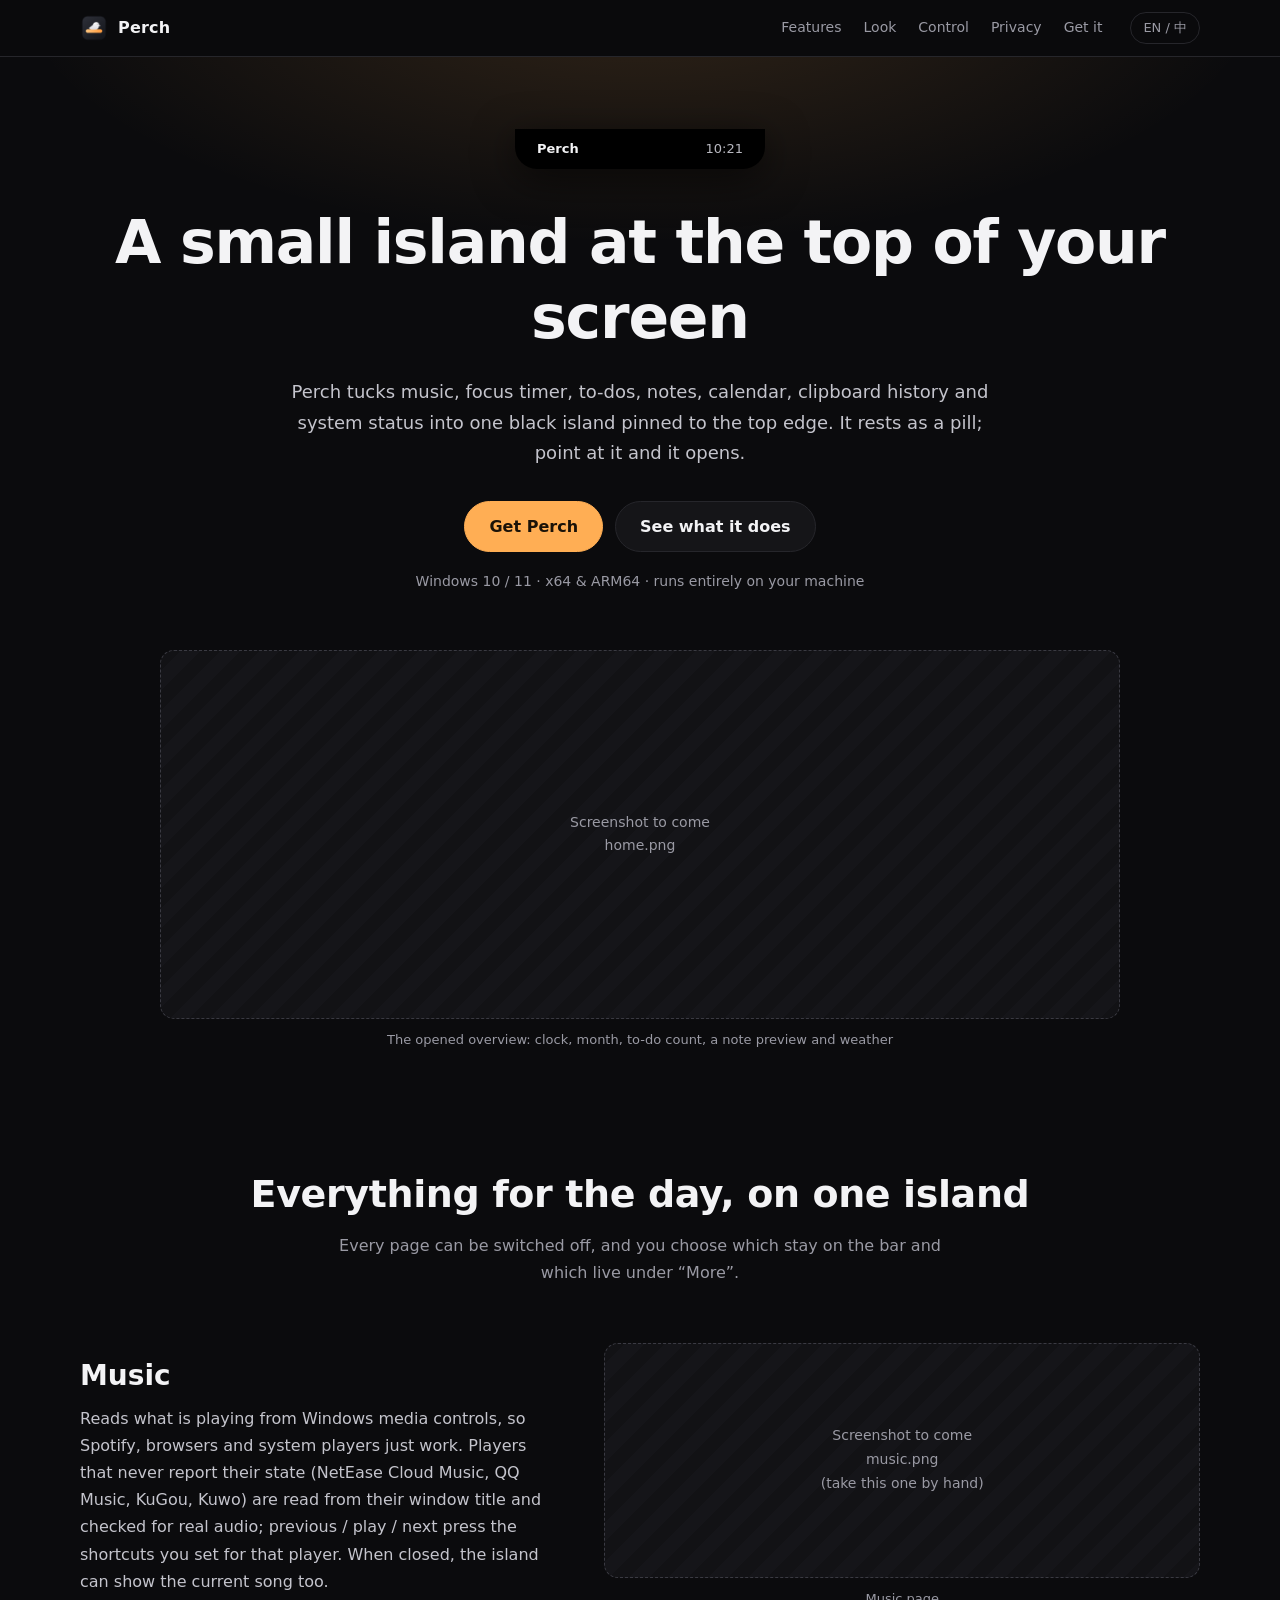
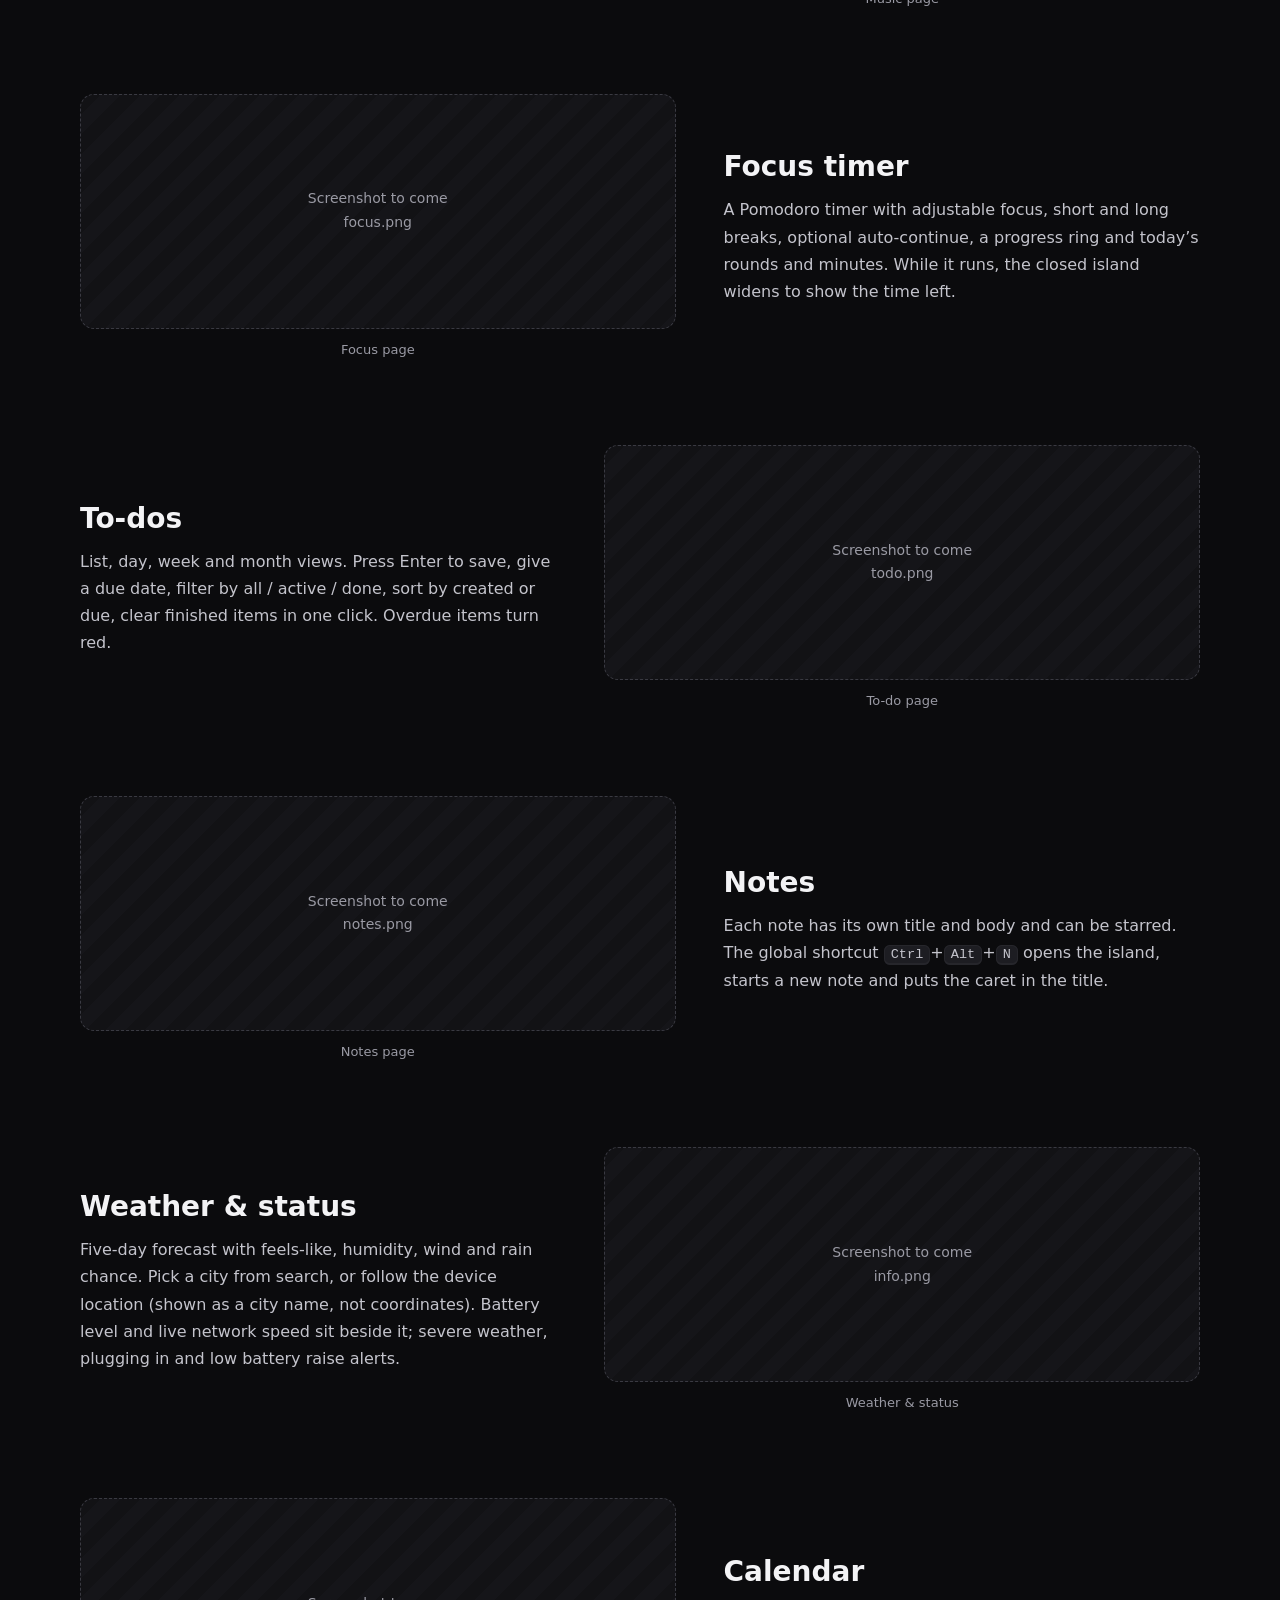
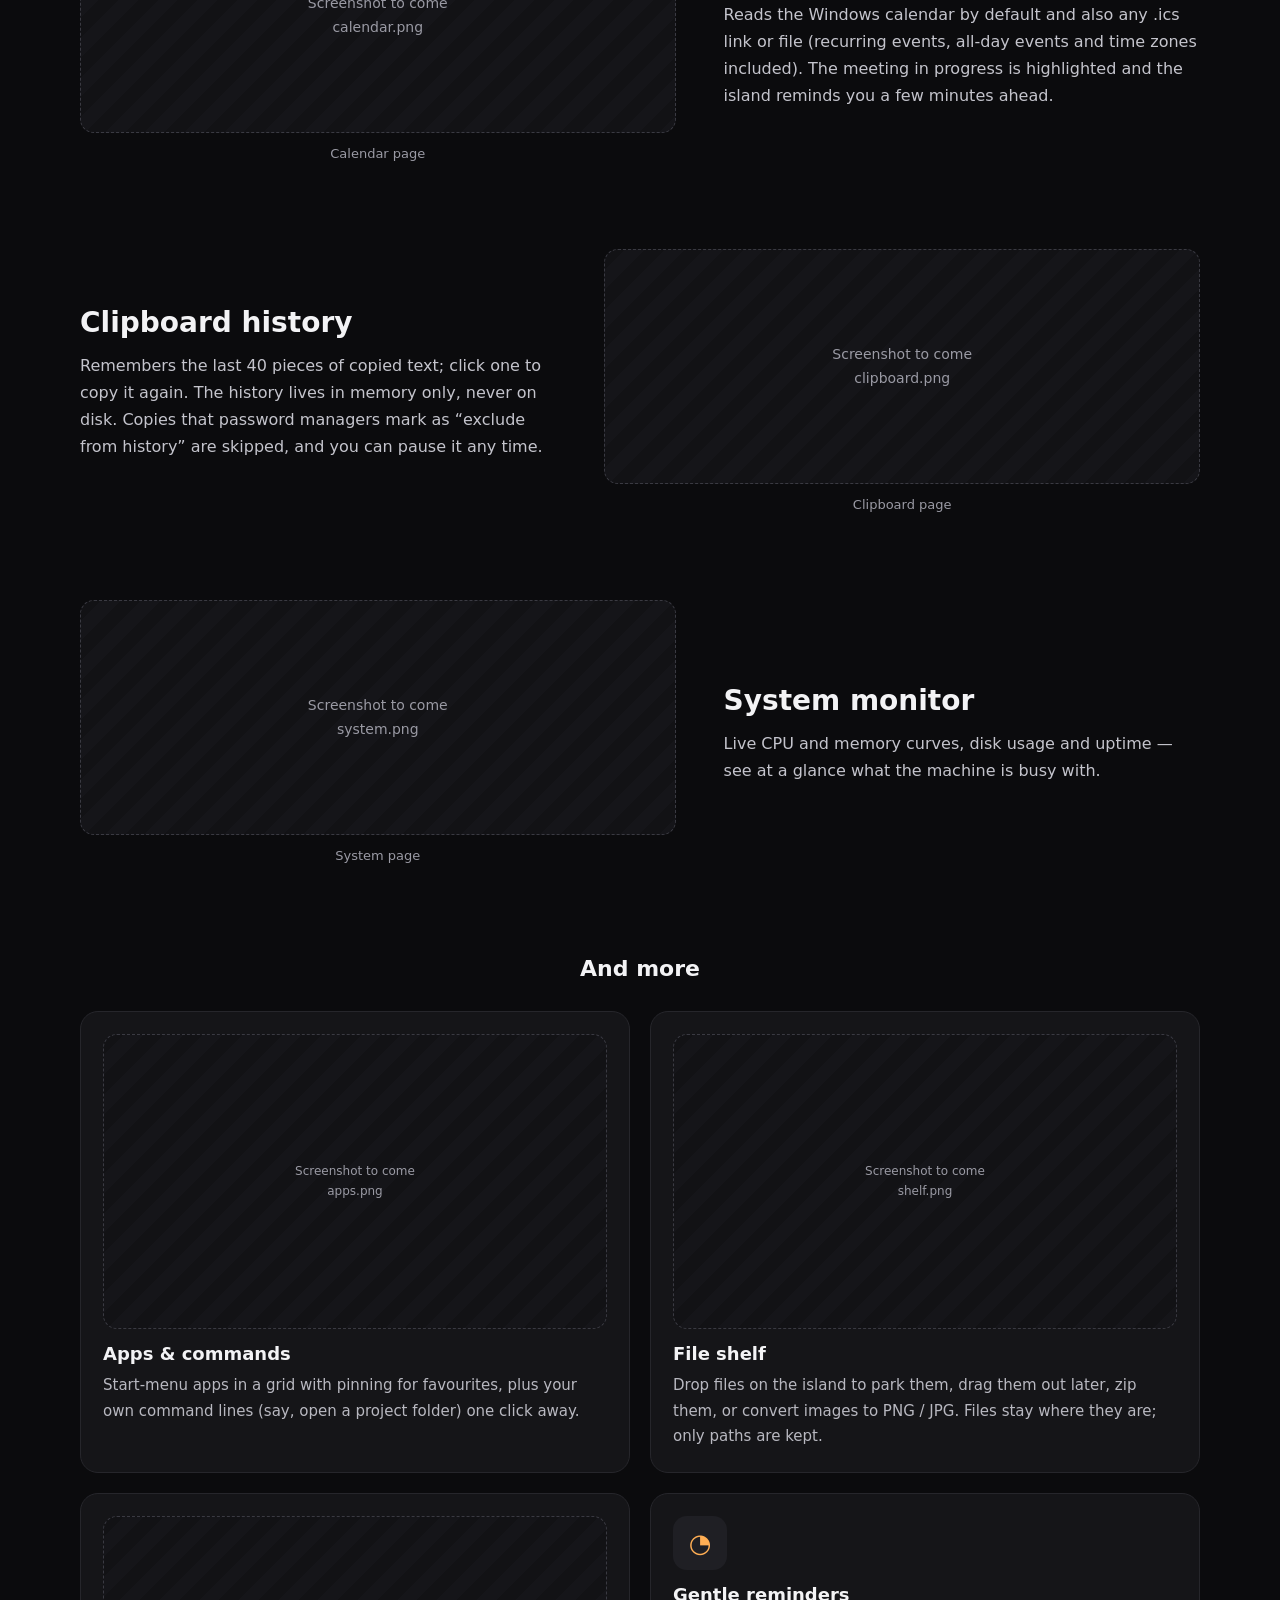
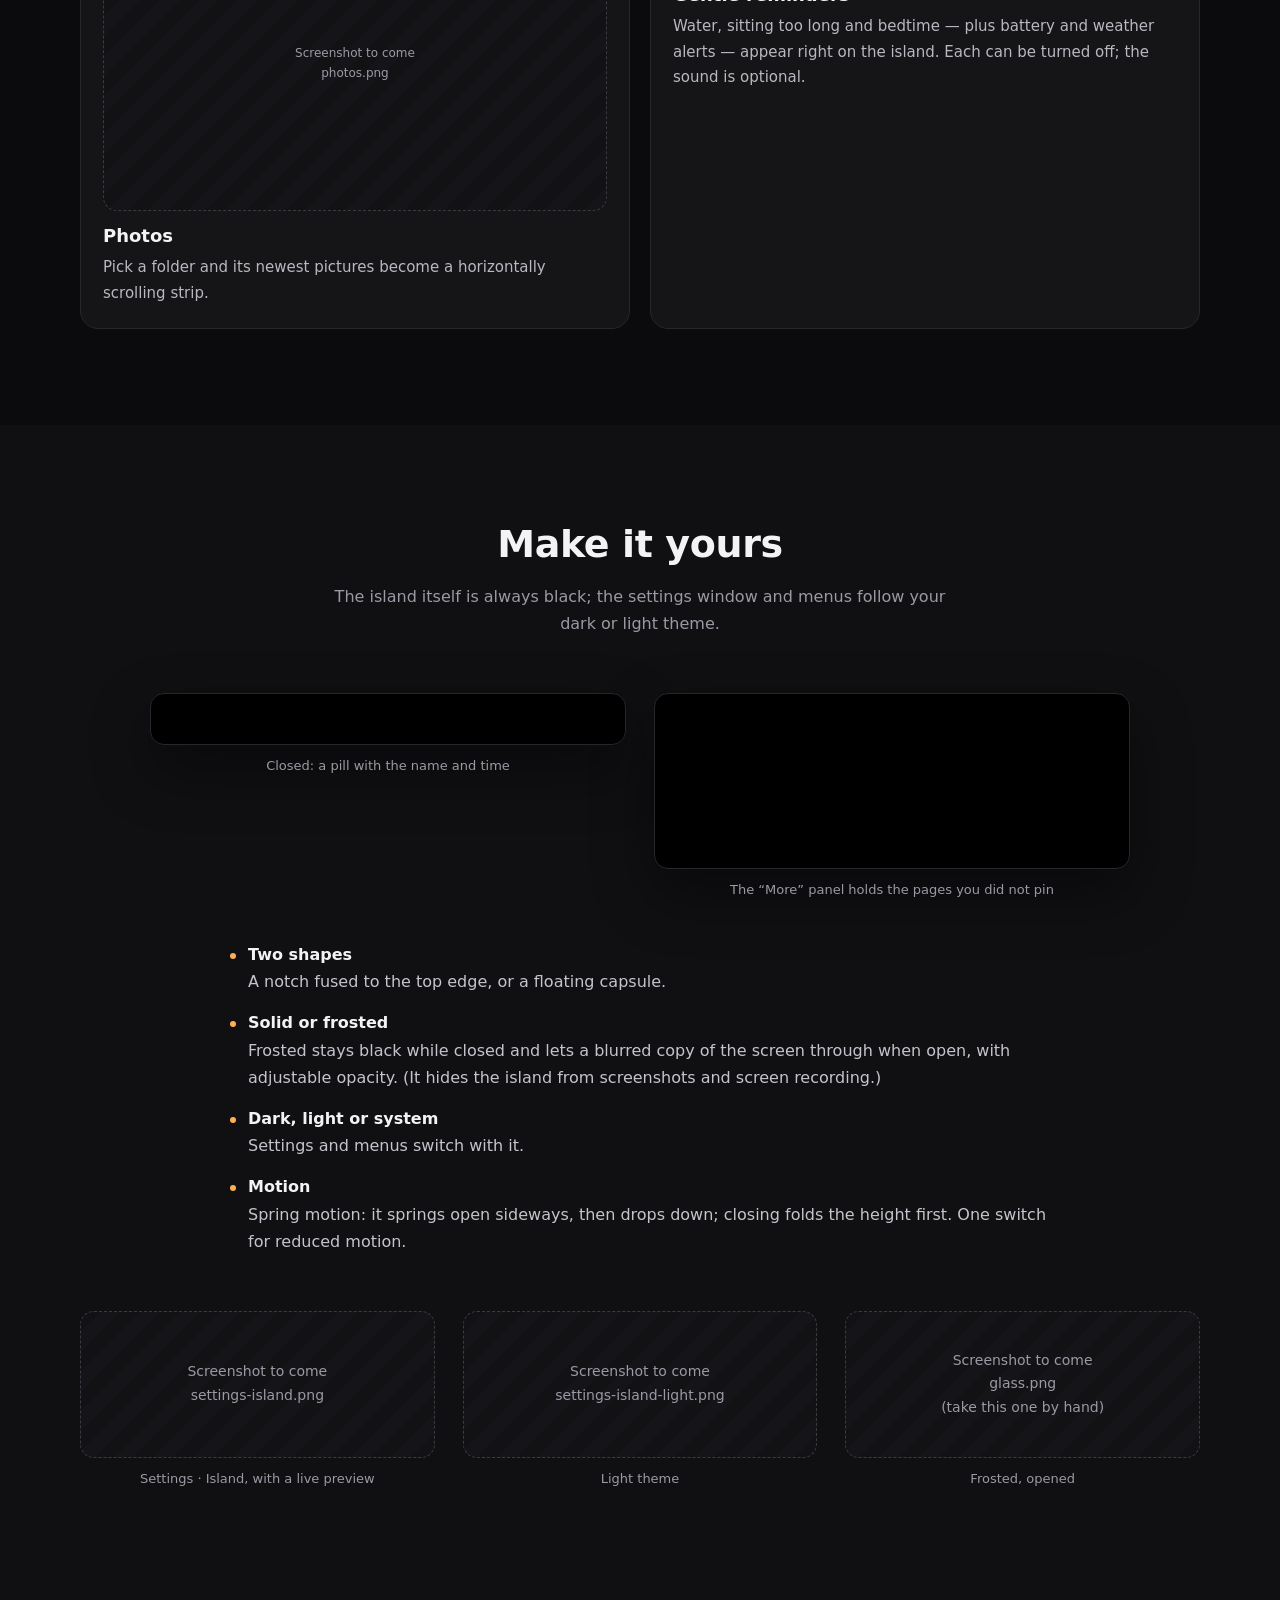
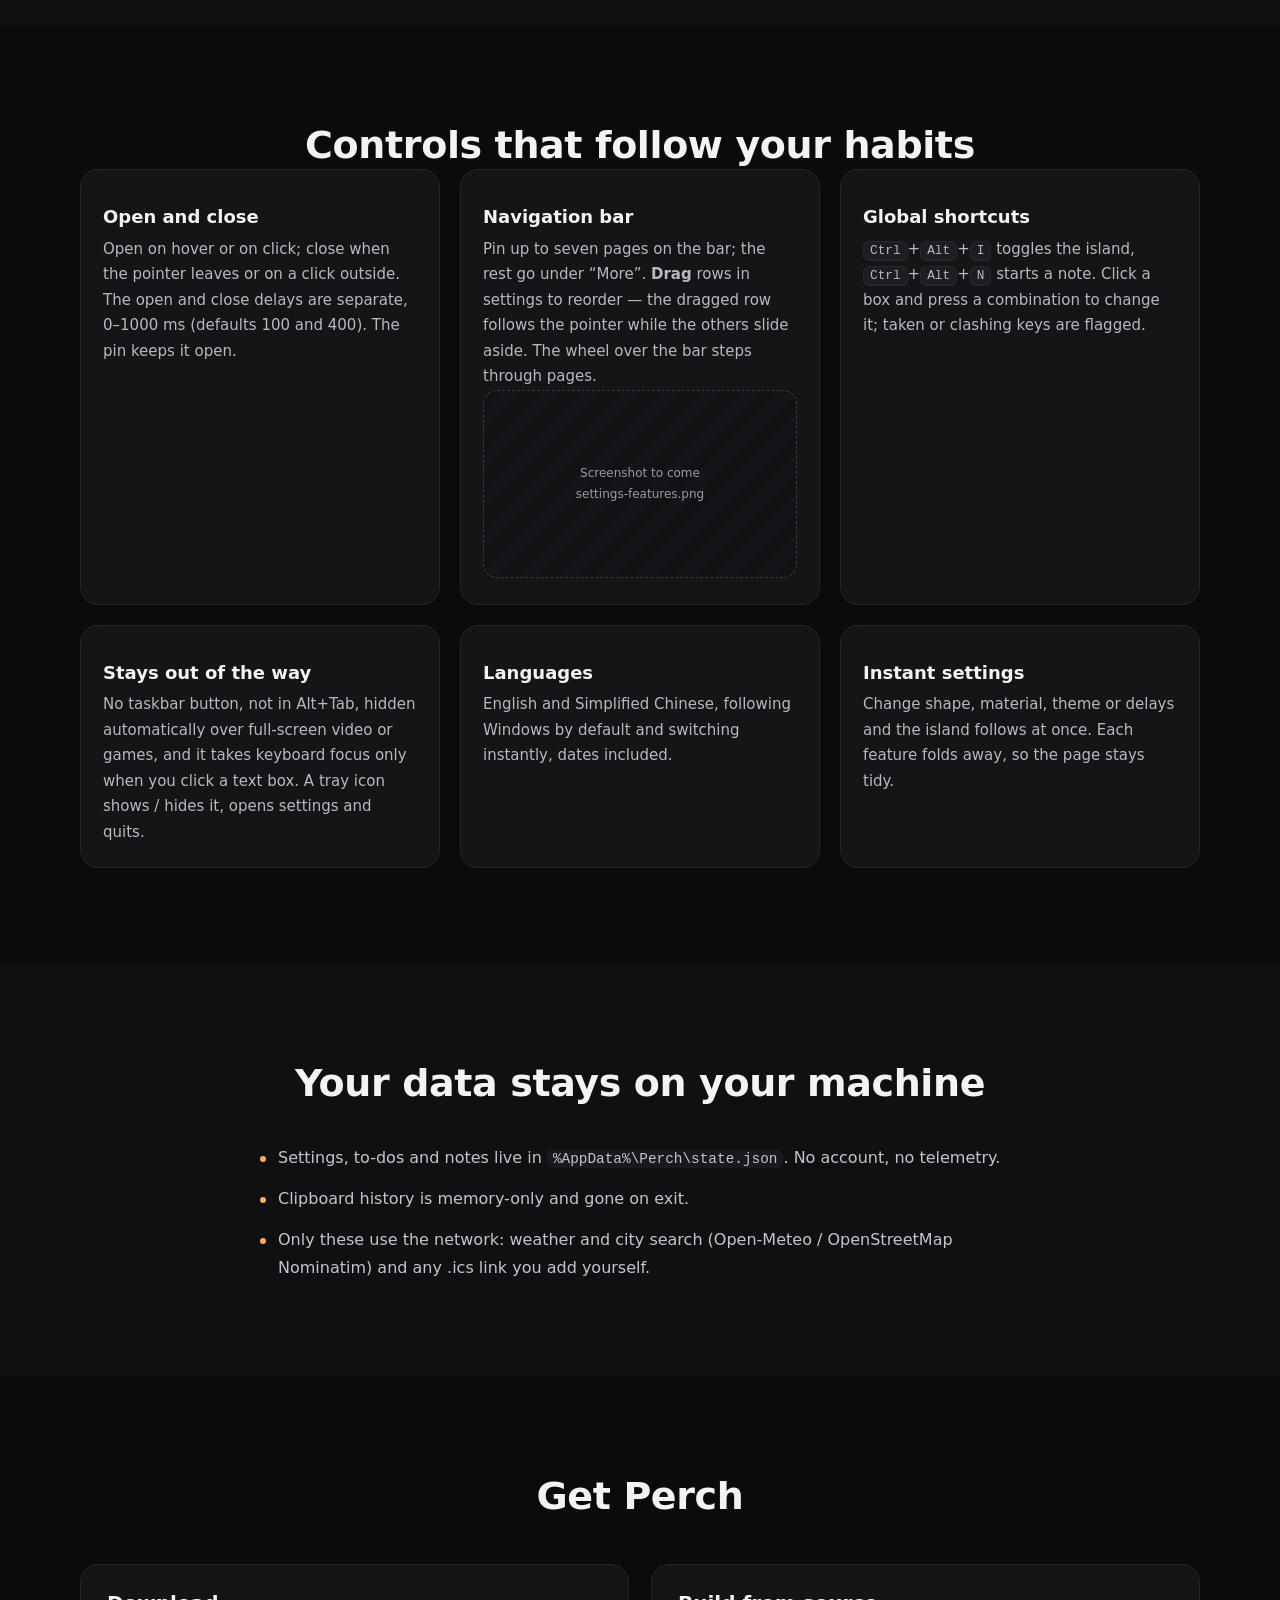
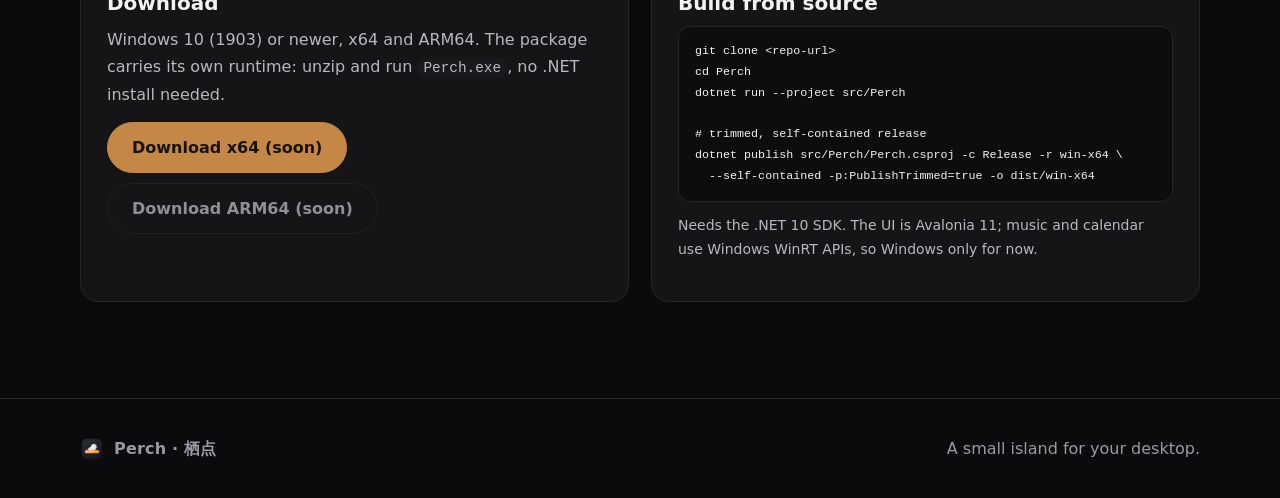
==== website/index.html @ b4437202 "Add intro website and screenshot capture tool Co-Authored-By: Claude Sonnet 5.5 <noreply@anthropic.c" ====
<!doctype html>
<html lang="zh-CN" data-lang="zh">
<head>
<meta charset="utf-8">
<meta name="viewport" content="width=device-width, initial-scale=1">
<title>Perch · 屏幕顶部的效率岛</title>
<meta name="description" content="Perch（栖点）是 Windows 屏幕顶部的灵动岛式效率工具：音乐、专注、待办、笔记、日历、剪贴板、系统监视，都收在一个会呼吸的岛里。">
<link rel="icon" href="assets/brand/perch-icon-v2.png">
<link rel="stylesheet" href="style.css">
</head>
<body>

<header class="nav">
  <a class="brand" href="#top"><img src="assets/brand/perch-icon-v2.png" alt="" width="28" height="28"><span>Perch</span></a>
  <nav>
    <a href="#features"><span class="zh">功能</span><span class="en">Features</span></a>
    <a href="#look"><span class="zh">外观</span><span class="en">Look</span></a>
    <a href="#control"><span class="zh">操控</span><span class="en">Control</span></a>
    <a href="#privacy"><span class="zh">隐私</span><span class="en">Privacy</span></a>
    <a href="#get"><span class="zh">获取</span><span class="en">Get it</span></a>
  </nav>
  <button class="lang" id="lang" type="button" aria-label="Switch language">EN / 中</button>
</header>

<main id="top">

<!-- ───── Hero ───── -->
<section class="hero">
  <div class="island-demo" aria-hidden="true">
    <div class="pill"><b>Perch</b><span>10:21</span></div>
  </div>
  <h1><span class="zh">屏幕顶部，<em>一座会呼吸的岛</em></span><span class="en">A small island at the top of your screen</span></h1>
  <p class="lead">
    <span class="zh">Perch（栖点）把音乐、专注计时、待办、笔记、日历、剪贴板和系统状态收进一块贴顶的黑色岛屿。平时只有一粒药丸大小，鼠标一靠近，它就弹开。</span>
    <span class="en">Perch tucks music, focus timer, to-dos, notes, calendar, clipboard history and system status into one black island pinned to the top edge. It rests as a pill; point at it and it opens.</span>
  </p>
  <div class="cta">
    <a class="btn primary" href="#get"><span class="zh">获取 Perch</span><span class="en">Get Perch</span></a>
    <a class="btn" href="#features"><span class="zh">看看有什么</span><span class="en">See what it does</span></a>
  </div>
  <p class="meta"><span class="zh">Windows 10 / 11 · x64 与 ARM64 · 完全本地运行</span><span class="en">Windows 10 / 11 · x64 &amp; ARM64 · runs entirely on your machine</span></p>

  <figure class="shot wide" data-file="home.png">
    <img src="assets/shots/home.png" alt="Perch 展开后的概览页" loading="eager">
    <figcaption><span class="zh">展开后的概览：时间、当月日历、待办数量、笔记摘要和天气入口</span><span class="en">The opened overview: clock, month, to-do count, a note preview and weather</span></figcaption>
  </figure>
</section>

<!-- ───── Feature highlights ───── -->
<section id="features" class="section">
  <h2><span class="zh">一座岛，装下一天要用的东西</span><span class="en">Everything for the day, on one island</span></h2>
  <p class="sub"><span class="zh">每一页都可以单独开关，也可以决定谁留在导航栏、谁收进“更多”。</span><span class="en">Every page can be switched off, and you choose which stay on the bar and which live under “More”.</span></p>

  <div class="rows">
    <article class="row">
      <div class="text">
        <h3><span class="zh">音乐</span><span class="en">Music</span></h3>
        <p><span class="zh">通过 Windows 媒体控制读取正在播放的歌曲，Spotify、浏览器、系统播放器开箱即用。网易云音乐、QQ 音乐、酷狗、酷我这类不上报状态的播放器，Perch 会读它们的窗口标题并检测是否真的在发声；上一首 / 播放 / 下一首通过你设置的播放器快捷键完成。收起时，岛上也能显示当前歌曲。</span><span class="en">Reads what is playing from Windows media controls, so Spotify, browsers and system players just work. Players that never report their state (NetEase Cloud Music, QQ Music, KuGou, Kuwo) are read from their window title and checked for real audio; previous / play / next press the shortcuts you set for that player. When closed, the island can show the current song too.</span></p>
      </div>
      <figure class="shot" data-file="music.png" data-manual="1"><img src="assets/shots/music.png" alt="音乐页"><figcaption><span class="zh">音乐页</span><span class="en">Music page</span></figcaption></figure>
    </article>

    <article class="row flip">
      <div class="text">
        <h3><span class="zh">专注计时</span><span class="en">Focus timer</span></h3>
        <p><span class="zh">番茄钟：专注 / 短休息 / 长休息的时长都能改，可自动进入下一阶段，岛上会显示进度环和今日完成的轮数与分钟数。计时进行中，收起的岛会加宽显示剩余时间。</span><span class="en">A Pomodoro timer with adjustable focus, short and long breaks, optional auto-continue, a progress ring and today’s rounds and minutes. While it runs, the closed island widens to show the time left.</span></p>
      </div>
      <figure class="shot" data-file="focus.png"><img src="assets/shots/focus.png" alt="专注页"><figcaption><span class="zh">专注页</span><span class="en">Focus page</span></figcaption></figure>
    </article>

    <article class="row">
      <div class="text">
        <h3><span class="zh">待办</span><span class="en">To-dos</span></h3>
        <p><span class="zh">列表、日、周、月四种视图；回车保存，可设今天 / 明天 / 指定日期的截止时间；按全部、未完成、已完成筛选，按创建或截止排序，一键清除已完成。逾期的项目会被标红。</span><span class="en">List, day, week and month views. Press Enter to save, give a due date, filter by all / active / done, sort by created or due, clear finished items in one click. Overdue items turn red.</span></p>
      </div>
      <figure class="shot" data-file="todo.png"><img src="assets/shots/todo.png" alt="待办页"><figcaption><span class="zh">待办页</span><span class="en">To-do page</span></figcaption></figure>
    </article>

    <article class="row flip">
      <div class="text">
        <h3><span class="zh">笔记</span><span class="en">Notes</span></h3>
        <p><span class="zh">每条笔记有独立的标题和正文，可以标星。按下全局快捷键 <kbd>Ctrl</kbd>+<kbd>Alt</kbd>+<kbd>N</kbd>，岛立刻展开、新建一条笔记并把光标放进标题。</span><span class="en">Each note has its own title and body and can be starred. The global shortcut <kbd>Ctrl</kbd>+<kbd>Alt</kbd>+<kbd>N</kbd> opens the island, starts a new note and puts the caret in the title.</span></p>
      </div>
      <figure class="shot" data-file="notes.png"><img src="assets/shots/notes.png" alt="笔记页"><figcaption><span class="zh">笔记页</span><span class="en">Notes page</span></figcaption></figure>
    </article>

    <article class="row">
      <div class="text">
        <h3><span class="zh">天气与状态</span><span class="en">Weather &amp; status</span></h3>
        <p><span class="zh">五天预报、体感、湿度、风速和降雨概率；城市从搜索列表里选，或跟随设备定位（显示的是城市名，不是一串坐标）。旁边是电池电量与实时网速。极端天气、插拔电源和低电量会弹出提醒。</span><span class="en">Five-day forecast with feels-like, humidity, wind and rain chance. Pick a city from search, or follow the device location (shown as a city name, not coordinates). Battery level and live network speed sit beside it; severe weather, plugging in and low battery raise alerts.</span></p>
      </div>
      <figure class="shot" data-file="info.png"><img src="assets/shots/info.png" alt="天气与状态页"><figcaption><span class="zh">天气与状态</span><span class="en">Weather &amp; status</span></figcaption></figure>
    </article>

    <article class="row flip">
      <div class="text">
        <h3><span class="zh">日历</span><span class="en">Calendar</span></h3>
        <p><span class="zh">默认读取 Windows 自带日历，也可以粘贴 .ics 链接或文件路径（支持重复事件、全天事件和时区）。正在进行的会议会高亮，开始前若干分钟岛会提醒你。</span><span class="en">Reads the Windows calendar by default and also any .ics link or file (recurring events, all-day events and time zones included). The meeting in progress is highlighted and the island reminds you a few minutes ahead.</span></p>
      </div>
      <figure class="shot" data-file="calendar.png"><img src="assets/shots/calendar.png" alt="日历页"><figcaption><span class="zh">日历页</span><span class="en">Calendar page</span></figcaption></figure>
    </article>

    <article class="row">
      <div class="text">
        <h3><span class="zh">剪贴板历史</span><span class="en">Clipboard history</span></h3>
        <p><span class="zh">记住最近复制的 40 段文字，点一下即可重新复制。历史只留在内存里，不写入磁盘；密码管理器标记为“不要记录”的内容会被自动跳过，也可以随时暂停。</span><span class="en">Remembers the last 40 pieces of copied text; click one to copy it again. The history lives in memory only, never on disk. Copies that password managers mark as “exclude from history” are skipped, and you can pause it any time.</span></p>
      </div>
      <figure class="shot" data-file="clipboard.png"><img src="assets/shots/clipboard.png" alt="剪贴板页"><figcaption><span class="zh">剪贴板页</span><span class="en">Clipboard page</span></figcaption></figure>
    </article>

    <article class="row flip">
      <div class="text">
        <h3><span class="zh">系统监视</span><span class="en">System monitor</span></h3>
        <p><span class="zh">处理器、内存的实时曲线，磁盘占用和开机时长，一眼看清电脑在忙什么。</span><span class="en">Live CPU and memory curves, disk usage and uptime — see at a glance what the machine is busy with.</span></p>
      </div>
      <figure class="shot" data-file="system.png"><img src="assets/shots/system.png" alt="系统页"><figcaption><span class="zh">系统页</span><span class="en">System page</span></figcaption></figure>
    </article>
  </div>

  <h3 class="mini-title"><span class="zh">还有这些</span><span class="en">And more</span></h3>
  <div class="cards">
    <article class="card">
      <figure class="shot compact" data-file="apps.png"><img src="assets/shots/apps.png" alt="应用与指令"></figure>
      <h4><span class="zh">应用与指令</span><span class="en">Apps &amp; commands</span></h4>
      <p><span class="zh">开始菜单里的应用按网格排好，常用的可以固定在前面；自己写的命令行（比如打开项目目录）一键运行。</span><span class="en">Start-menu apps in a grid with pinning for favourites, plus your own command lines (say, open a project folder) one click away.</span></p>
    </article>
    <article class="card">
      <figure class="shot compact" data-file="shelf.png"><img src="assets/shots/shelf.png" alt="文件中转"></figure>
      <h4><span class="zh">文件中转</span><span class="en">File shelf</span></h4>
      <p><span class="zh">把文件拖到岛上暂存，需要时再拖出去；也能打包成 ZIP，或把图片转成 PNG / JPG。文件不会被移动，只记路径。</span><span class="en">Drop files on the island to park them, drag them out later, zip them, or convert images to PNG / JPG. Files stay where they are; only paths are kept.</span></p>
    </article>
    <article class="card">
      <figure class="shot compact" data-file="photos.png"><img src="assets/shots/photos.png" alt="照片"></figure>
      <h4><span class="zh">照片</span><span class="en">Photos</span></h4>
      <p><span class="zh">选一个文件夹，最近的照片排成一条可以横向滚动的缩略图带。</span><span class="en">Pick a folder and its newest pictures become a horizontally scrolling strip.</span></p>
    </article>
    <article class="card">
      <div class="icon-tile" aria-hidden="true">◔</div>
      <h4><span class="zh">温和的提醒</span><span class="en">Gentle reminders</span></h4>
      <p><span class="zh">喝水、久坐、睡觉前的提醒，以及电量与天气提醒，全都显示在岛上，可单独开关，可选提示音。</span><span class="en">Water, sitting too long and bedtime — plus battery and weather alerts — appear right on the island. Each can be turned off; the sound is optional.</span></p>
    </article>
  </div>
</section>

<!-- ───── Look ───── -->
<section id="look" class="section alt">
  <h2><span class="zh">长成你喜欢的样子</span><span class="en">Make it yours</span></h2>
  <p class="sub"><span class="zh">岛永远是黑色的；设置窗口和右键菜单则跟随深色 / 浅色主题。</span><span class="en">The island itself is always black; the settings window and menus follow your dark or light theme.</span></p>
  <div class="split">
    <figure class="shot" data-file="compact.png"><img src="assets/shots/compact.png" alt="收起状态的岛"><figcaption><span class="zh">收起：一粒药丸，显示名称和时间</span><span class="en">Closed: a pill with the name and time</span></figcaption></figure>
    <figure class="shot" data-file="more.png"><img src="assets/shots/more.png" alt="更多面板"><figcaption><span class="zh">“更多”面板，放下没固定的页面</span><span class="en">The “More” panel holds the pages you did not pin</span></figcaption></figure>
  </div>
  <ul class="bullets">
    <li><b><span class="zh">两种形态</span><span class="en">Two shapes</span></b><span class="zh">贴顶的“刘海”，或悬浮在屏幕边缘的“胶囊”。</span><span class="en">A notch fused to the top edge, or a floating capsule.</span></li>
    <li><b><span class="zh">纯黑或毛玻璃</span><span class="en">Solid or frosted</span></b><span class="zh">毛玻璃下，收起时仍是纯黑，展开后透出模糊的屏幕背景，不透明度可调。（毛玻璃会让岛对截图和录屏不可见。）</span><span class="en">Frosted stays black while closed and lets a blurred copy of the screen through when open, with adjustable opacity. (It hides the island from screenshots and screen recording.)</span></li>
    <li><b><span class="zh">深色 / 浅色 / 跟随系统</span><span class="en">Dark, light or system</span></b><span class="zh">设置窗口和右键菜单随之切换。</span><span class="en">Settings and menus switch with it.</span></li>
    <li><b><span class="zh">动画</span><span class="en">Motion</span></b><span class="zh">弹簧动画：先横向弹开再向下展开，收回时先收高度。可一键“减少动画”。</span><span class="en">Spring motion: it springs open sideways, then drops down; closing folds the height first. One switch for reduced motion.</span></li>
  </ul>
  <div class="split three">
    <figure class="shot" data-file="settings-island.png"><img src="assets/shots/settings-island.png" alt="设置：灵动岛"><figcaption><span class="zh">设置 · 灵动岛（带实时预览）</span><span class="en">Settings · Island, with a live preview</span></figcaption></figure>
    <figure class="shot" data-file="settings-island-light.png"><img src="assets/shots/settings-island-light.png" alt="浅色主题设置"><figcaption><span class="zh">浅色主题</span><span class="en">Light theme</span></figcaption></figure>
    <figure class="shot" data-file="glass.png" data-manual="1"><img src="assets/shots/glass.png" alt="毛玻璃"><figcaption><span class="zh">毛玻璃展开</span><span class="en">Frosted, opened</span></figcaption></figure>
  </div>
</section>

<!-- ───── Control ───── -->
<section id="control" class="section">
  <h2><span class="zh">按你的习惯来操控</span><span class="en">Controls that follow your habits</span></h2>
  <div class="cards three">
    <article class="card">
      <h4><span class="zh">展开与收起</span><span class="en">Open and close</span></h4>
      <p><span class="zh">悬停展开或点击展开；鼠标移开收起或点击岛外收起。展开 / 收起的延迟各自可调，范围 0–1000 毫秒，默认 100 与 400。图钉可以固定展开。</span><span class="en">Open on hover or on click; close when the pointer leaves or on a click outside. The open and close delays are separate, 0–1000 ms (defaults 100 and 400). The pin keeps it open.</span></p>
    </article>
    <article class="card">
      <h4><span class="zh">导航栏</span><span class="en">Navigation bar</span></h4>
      <p><span class="zh">最多固定 7 个页面在栏上，其余收进“更多”。在设置里<b>拖动</b>调整顺序，被拖的行跟着鼠标走、其余行实时让位。鼠标滚轮停在导航栏上可逐页切换。</span><span class="en">Pin up to seven pages on the bar; the rest go under “More”. <b>Drag</b> rows in settings to reorder — the dragged row follows the pointer while the others slide aside. The wheel over the bar steps through pages.</span></p>
      <figure class="shot compact" data-file="settings-features.png"><img src="assets/shots/settings-features.png" alt="导航栏设置"></figure>
    </article>
    <article class="card">
      <h4><span class="zh">全局快捷键</span><span class="en">Global shortcuts</span></h4>
      <p><span class="zh"><kbd>Ctrl</kbd>+<kbd>Alt</kbd>+<kbd>I</kbd> 展开 / 收起，<kbd>Ctrl</kbd>+<kbd>Alt</kbd>+<kbd>N</kbd> 新建笔记。点输入框、按下组合键即可改，被占用或与播放器快捷键冲突时会提示。</span><span class="en"><kbd>Ctrl</kbd>+<kbd>Alt</kbd>+<kbd>I</kbd> toggles the island, <kbd>Ctrl</kbd>+<kbd>Alt</kbd>+<kbd>N</kbd> starts a note. Click a box and press a combination to change it; taken or clashing keys are flagged.</span></p>
    </article>
    <article class="card">
      <h4><span class="zh">不打扰</span><span class="en">Stays out of the way</span></h4>
      <p><span class="zh">不出现在任务栏和 Alt+Tab；全屏播放视频、玩游戏时自动隐藏；只在你点输入框时才会获得键盘焦点。托盘图标可显示 / 隐藏、打开设置、退出。</span><span class="en">No taskbar button, not in Alt+Tab, hidden automatically over full-screen video or games, and it takes keyboard focus only when you click a text box. A tray icon shows / hides it, opens settings and quits.</span></p>
    </article>
    <article class="card">
      <h4><span class="zh">多语言</span><span class="en">Languages</span></h4>
      <p><span class="zh">English 与简体中文，默认跟随 Windows，切换立即生效；日期格式也随语言变化。</span><span class="en">English and Simplified Chinese, following Windows by default and switching instantly, dates included.</span></p>
    </article>
    <article class="card">
      <h4><span class="zh">设置即时生效</span><span class="en">Instant settings</span></h4>
      <p><span class="zh">在设置里改形态、材质、主题、延迟，岛上立刻就能看到。每个功能还能折叠起来，页面再多也不乱。</span><span class="en">Change shape, material, theme or delays and the island follows at once. Each feature folds away, so the page stays tidy.</span></p>
    </article>
  </div>
</section>

<!-- ───── Privacy ───── -->
<section id="privacy" class="section alt narrow">
  <h2><span class="zh">你的数据，留在你的电脑</span><span class="en">Your data stays on your machine</span></h2>
  <ul class="bullets plain">
    <li><span class="zh">所有设置、待办、笔记都保存在本机的 <code>%AppData%\Perch\state.json</code>，没有账号，没有统计上报。</span><span class="en">Settings, to-dos and notes live in <code>%AppData%\Perch\state.json</code>. No account, no telemetry.</span></li>
    <li><span class="zh">剪贴板历史只在内存里，退出即清空。</span><span class="en">Clipboard history is memory-only and gone on exit.</span></li>
    <li><span class="zh">只有这些功能会联网：天气与城市搜索（Open-Meteo / OpenStreetMap Nominatim），以及你自己添加的 .ics 日历链接。</span><span class="en">Only these use the network: weather and city search (Open-Meteo / OpenStreetMap Nominatim) and any .ics link you add yourself.</span></li>
  </ul>
</section>

<!-- ───── Get ───── -->
<section id="get" class="section">
  <h2><span class="zh">获取 Perch</span><span class="en">Get Perch</span></h2>
  <div class="get">
    <div class="get-box">
      <h4><span class="zh">下载</span><span class="en">Download</span></h4>
      <p><span class="zh">Windows 10（1903）或更高版本，x64 与 ARM64。发布包自带运行时，解压后运行 <code>Perch.exe</code> 即可，无需安装 .NET。</span><span class="en">Windows 10 (1903) or newer, x64 and ARM64. The package carries its own runtime: unzip and run <code>Perch.exe</code>, no .NET install needed.</span></p>
      <!-- TODO: replace # with the real release URLs -->
      <p class="buttons"><a class="btn primary" href="#" aria-disabled="true"><span class="zh">下载 x64（待发布）</span><span class="en">Download x64 (soon)</span></a><a class="btn" href="#" aria-disabled="true"><span class="zh">下载 ARM64（待发布）</span><span class="en">Download ARM64 (soon)</span></a></p>
    </div>
    <div class="get-box">
      <h4><span class="zh">从源码构建</span><span class="en">Build from source</span></h4>
<pre><code>git clone &lt;repo-url&gt;
cd Perch
dotnet run --project src/Perch

# trimmed, self-contained release
dotnet publish src/Perch/Perch.csproj -c Release -r win-x64 \
  --self-contained -p:PublishTrimmed=true -o dist/win-x64</code></pre>
      <p class="note"><span class="zh">需要 .NET 10 SDK。界面基于 Avalonia 11，音乐与日历使用 Windows 的 WinRT 接口，因此目前仅支持 Windows。</span><span class="en">Needs the .NET 10 SDK. The UI is Avalonia 11; music and calendar use Windows WinRT APIs, so Windows only for now.</span></p>
    </div>
  </div>
</section>

</main>

<footer>
  <div class="foot">
    <a class="brand" href="#top"><img src="assets/brand/perch-icon-v2.png" alt="" width="24" height="24"><span>Perch · 栖点</span></a>
    <p><span class="zh">一座属于你桌面的小岛。</span><span class="en">A small island for your desktop.</span></p>
  </div>
</footer>

<script src="main.js"></script>
</body>
</html>
---- website/style.css ----
:root {
  --bg: #0b0b0d;
  --bg-alt: #101013;
  --card: #151518;
  --line: #26262b;
  --text: #f3f3f5;
  --muted: #9a9aa4;
  --accent: #ffae54;
  --accent-ink: #1a1208;
  --radius: 18px;
  --max: 1120px;
}
* { box-sizing: border-box; }
html { scroll-behavior: smooth; }
body {
  margin: 0; background: var(--bg); color: var(--text);
  font: 16px/1.7 "Segoe UI Variable Text", "Segoe UI", "Microsoft YaHei UI", system-ui, sans-serif;
  -webkit-font-smoothing: antialiased;
}
a { color: inherit; text-decoration: none; }
code, kbd { font-family: "Cascadia Mono", Consolas, monospace; }
kbd { background: #1d1d22; border: 1px solid var(--line); border-bottom-width: 2px; border-radius: 6px; padding: 1px 6px; font-size: .85em; }
code { background: #1a1a1e; border-radius: 6px; padding: 1px 6px; font-size: .9em; }

/* language switch: Chinese is the default, English shows when html[data-lang=en] */
.en { display: none; }
html[data-lang="en"] .zh { display: none; }
html[data-lang="en"] .en { display: inline; }
html[data-lang="en"] p .en, html[data-lang="en"] li .en { display: inline; }

/* header */
.nav {
  position: sticky; top: 0; z-index: 10; display: flex; align-items: center; gap: 28px;
  padding: 12px max(20px, calc((100% - var(--max)) / 2));
  background: rgba(11, 11, 13, .8); backdrop-filter: blur(14px); border-bottom: 1px solid var(--line);
}
.brand { display: inline-flex; align-items: center; gap: 10px; font-weight: 700; letter-spacing: .2px; }
.brand img { border-radius: 7px; }
.nav nav { display: flex; gap: 22px; margin-left: auto; color: var(--muted); font-size: 14px; }
.nav nav a:hover { color: var(--text); }
.lang { border: 1px solid var(--line); background: transparent; color: var(--muted); border-radius: 999px; padding: 4px 12px; font: inherit; font-size: 13px; cursor: pointer; }
.lang:hover { color: var(--text); border-color: #3a3a40; }

/* sections */
.section { padding: 96px max(20px, calc((100% - var(--max)) / 2)); }
.section.alt { background: var(--bg-alt); }
.section.narrow { padding-left: max(20px, calc((100% - 760px) / 2)); padding-right: max(20px, calc((100% - 760px) / 2)); }
h1, h2, h3, h4 { line-height: 1.25; margin: 0; }
h2 { font-size: clamp(26px, 4vw, 38px); text-align: center; letter-spacing: -.01em; }
.sub { text-align: center; color: var(--muted); max-width: 640px; margin: 14px auto 56px; }
.mini-title { text-align: center; font-size: 22px; margin: 88px 0 28px; }

/* hero */
.hero { text-align: center; padding: 72px max(20px, calc((100% - var(--max)) / 2)) 24px; background: radial-gradient(900px 380px at 50% -80px, rgba(255, 174, 84, .16), transparent 70%); }
.island-demo { display: flex; justify-content: center; margin-bottom: 36px; }
.pill {
  display: flex; align-items: center; justify-content: space-between; gap: 44px; min-width: 250px; padding: 9px 22px;
  background: #000; border-radius: 0 0 22px 22px; font-size: 13px; box-shadow: 0 10px 40px rgba(0, 0, 0, .6);
  animation: breathe 5s ease-in-out infinite; transform-origin: top center;
}
.pill b { font-weight: 700; } .pill span { color: #b8b8c0; }
@keyframes breathe { 0%, 100% { transform: scaleX(1); } 50% { transform: scaleX(1.12) scaleY(1.06); } }
.hero h1 { font-size: clamp(34px, 6vw, 60px); letter-spacing: -.02em; }
.hero h1 em { font-style: normal; color: var(--accent); }
.lead { max-width: 720px; margin: 22px auto 0; color: #c4c4cc; font-size: 18px; }
.cta { display: flex; gap: 12px; justify-content: center; margin-top: 32px; flex-wrap: wrap; }
.meta { color: var(--muted); font-size: 14px; margin-top: 18px; }
.btn { display: inline-block; padding: 11px 24px; border-radius: 999px; border: 1px solid var(--line); background: var(--card); font-weight: 600; transition: transform .15s, background .15s; }
.btn:hover { transform: translateY(-1px); background: #1d1d22; }
.btn.primary { background: var(--accent); border-color: var(--accent); color: var(--accent-ink); }
.btn.primary:hover { background: #ffc07a; }
.btn[aria-disabled="true"] { opacity: .75; cursor: default; }

/* screenshots */
.shot { margin: 0; }
.shot img { display: block; width: 100%; height: auto; border-radius: 14px; border: 1px solid var(--line); background: #000; box-shadow: 0 24px 60px rgba(0, 0, 0, .45); }
.shot figcaption { margin-top: 10px; color: var(--muted); font-size: 13px; text-align: center; }
.shot.wide { max-width: 960px; margin: 56px auto 0; }
.shot.missing img { display: none; }
.shot.missing::before {
  content: attr(data-label); display: grid; place-items: center; text-align: center; white-space: pre-line;
  aspect-ratio: 1526 / 560; border: 1.5px dashed #3a3a42; border-radius: 14px; color: var(--muted);
  background: repeating-linear-gradient(135deg, #121215 0 14px, #151519 14px 28px); font-size: 14px; padding: 12px;
}
.shot.compact.missing::before { aspect-ratio: 16 / 9; font-size: 12px; }

/* feature rows */
.rows { display: grid; gap: 84px; }
.row { display: grid; grid-template-columns: 1fr 1.25fr; gap: 48px; align-items: center; }
.row.flip { grid-template-columns: 1.25fr 1fr; }
.row.flip .text { order: 2; }
.row h3 { font-size: 28px; margin-bottom: 12px; }
.row p { color: #c4c4cc; margin: 0; }

.cards { display: grid; grid-template-columns: repeat(2, 1fr); gap: 20px; }
.cards.three { grid-template-columns: repeat(3, 1fr); }
.card { background: var(--card); border: 1px solid var(--line); border-radius: var(--radius); padding: 22px; }
.card h4 { font-size: 18px; margin: 14px 0 8px; }
.card p { margin: 0; color: #b8b8c0; font-size: 15px; }
.card .shot { margin-bottom: 4px; }
.card .shot img { box-shadow: none; }
.icon-tile { width: 54px; height: 54px; display: grid; place-items: center; border-radius: 14px; background: #1f1f24; color: var(--accent); font-size: 26px; }

.split { display: grid; grid-template-columns: 1fr 1fr; gap: 28px; margin: 0 auto 40px; max-width: 980px; }
.split.three { grid-template-columns: repeat(3, 1fr); max-width: none; margin-top: 56px; }
.bullets { list-style: none; margin: 40px auto 0; padding: 0; max-width: 820px; display: grid; gap: 14px; }
.bullets li { color: #c4c4cc; padding-left: 18px; position: relative; }
.bullets li::before { content: ""; position: absolute; left: 0; top: .75em; width: 6px; height: 6px; border-radius: 50%; background: var(--accent); }
.bullets li b { display: block; color: var(--text); }
.bullets.plain { margin-top: 36px; }

.get { display: grid; grid-template-columns: 1fr 1fr; gap: 22px; margin-top: 44px; }
.get-box { background: var(--card); border: 1px solid var(--line); border-radius: var(--radius); padding: 26px; }
.get-box h4 { font-size: 20px; margin-bottom: 10px; }
.get-box p { color: #b8b8c0; margin: 0 0 14px; }
.get-box pre { background: #0d0d10; border: 1px solid var(--line); border-radius: 12px; padding: 14px 16px; overflow-x: auto; font-size: 13px; line-height: 1.6; margin: 0 0 12px; }
.get-box pre code { background: none; padding: 0; }
.buttons { display: flex; gap: 10px; flex-wrap: wrap; }
.note { font-size: 14px; }

footer { border-top: 1px solid var(--line); padding: 36px max(20px, calc((100% - var(--max)) / 2)); }
.foot { display: flex; align-items: center; justify-content: space-between; gap: 16px; flex-wrap: wrap; color: var(--muted); }
.foot p { margin: 0; }

/* scroll reveal (added by main.js, harmless without it) */
.reveal { opacity: 0; transform: translateY(16px); transition: opacity .6s ease, transform .6s ease; }
.reveal.in { opacity: 1; transform: none; }

@media (max-width: 860px) {
  .row, .row.flip { grid-template-columns: 1fr; gap: 20px; }
  .row.flip .text { order: 0; }
  .cards, .cards.three, .split, .split.three, .get { grid-template-columns: 1fr; }
  .nav nav { display: none; }
  .lang { margin-left: auto; }
  .section { padding-top: 64px; padding-bottom: 64px; }
}
@media (prefers-reduced-motion: reduce) {
  html { scroll-behavior: auto; } .pill { animation: none; } .reveal { opacity: 1; transform: none; transition: none; }
}
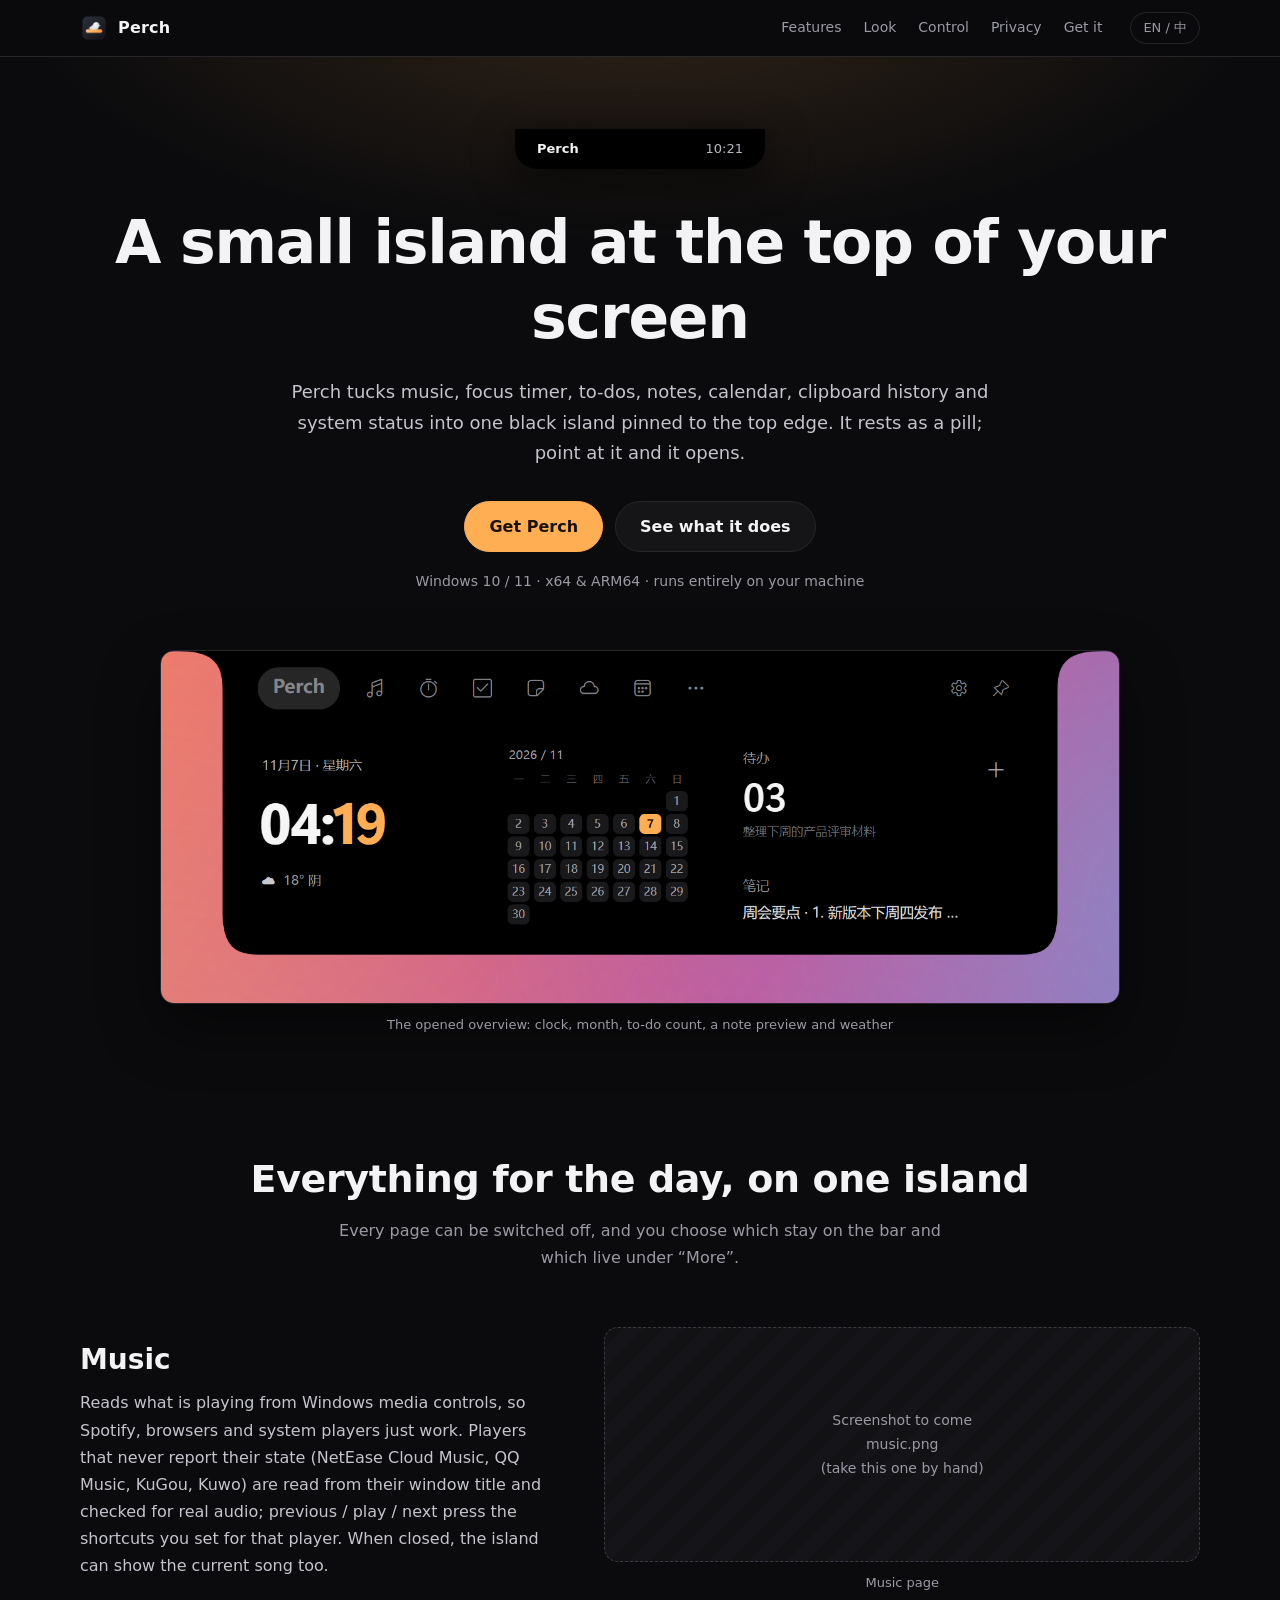
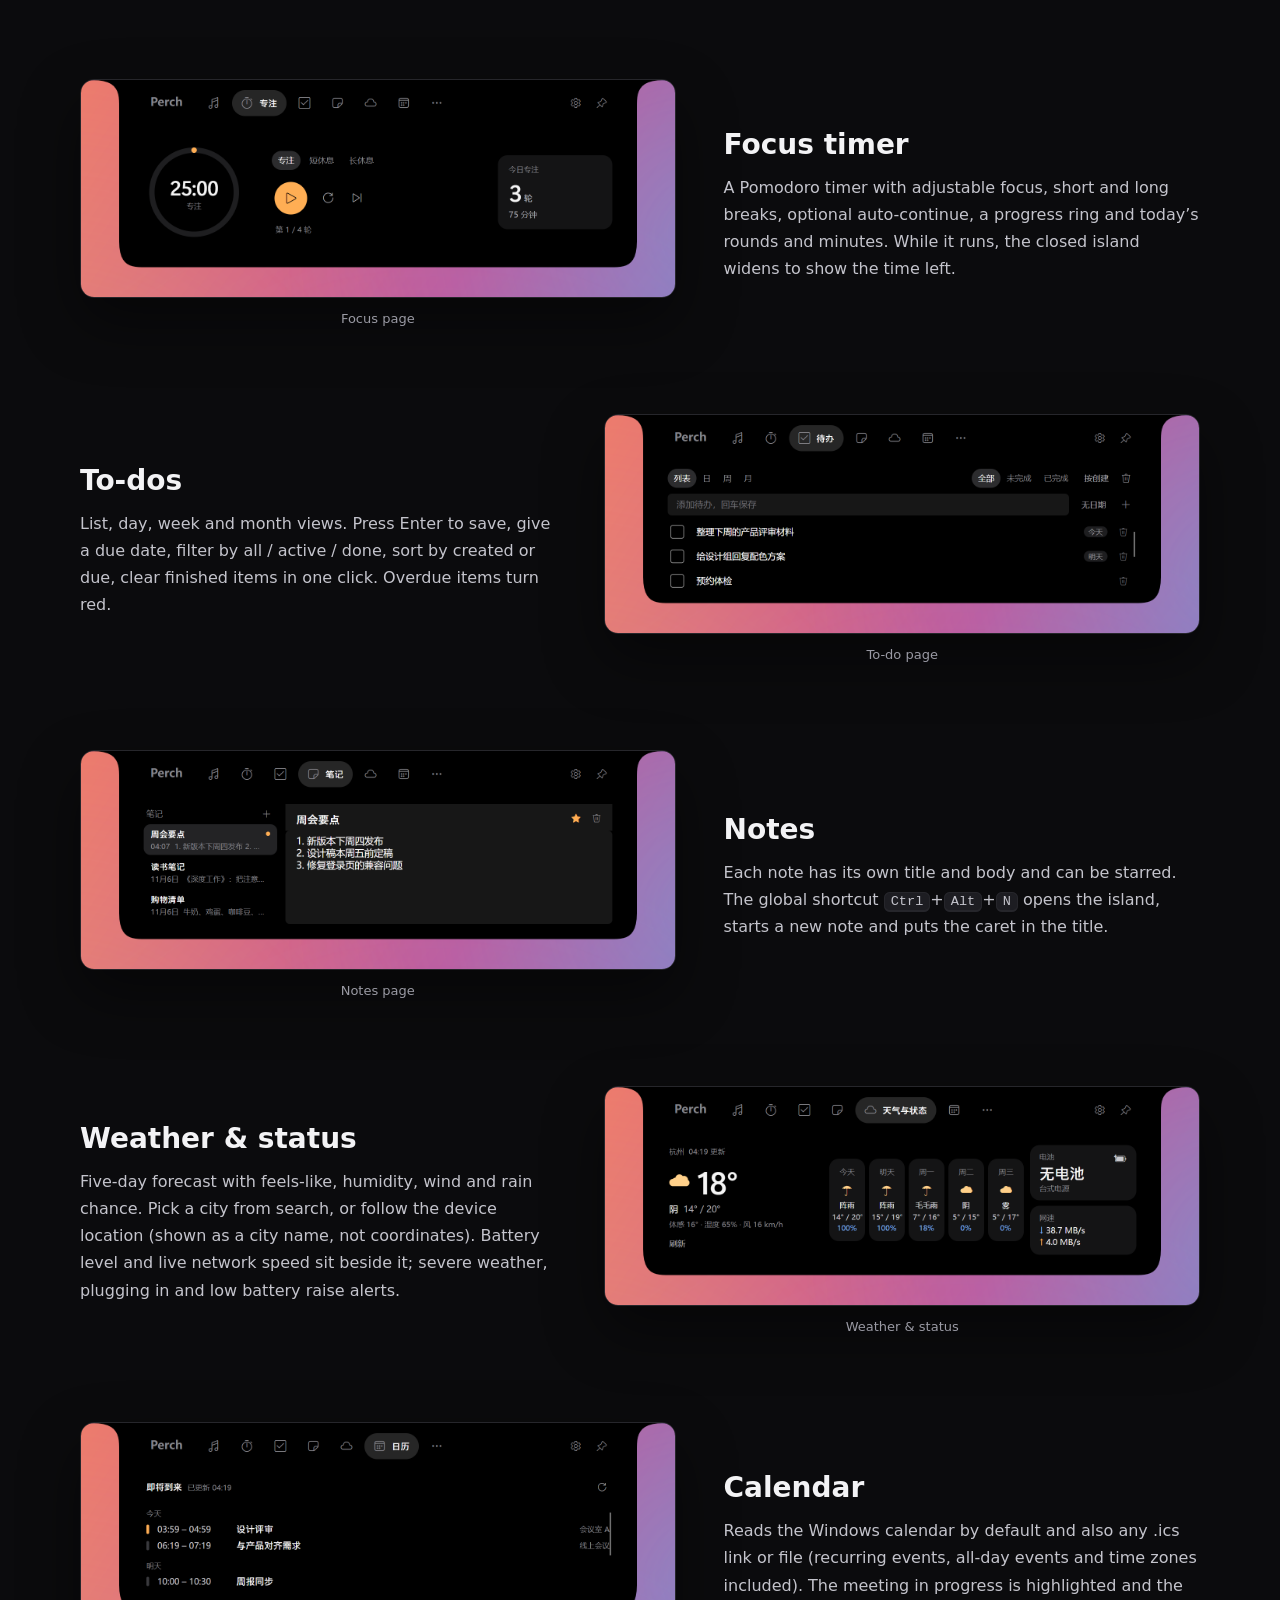
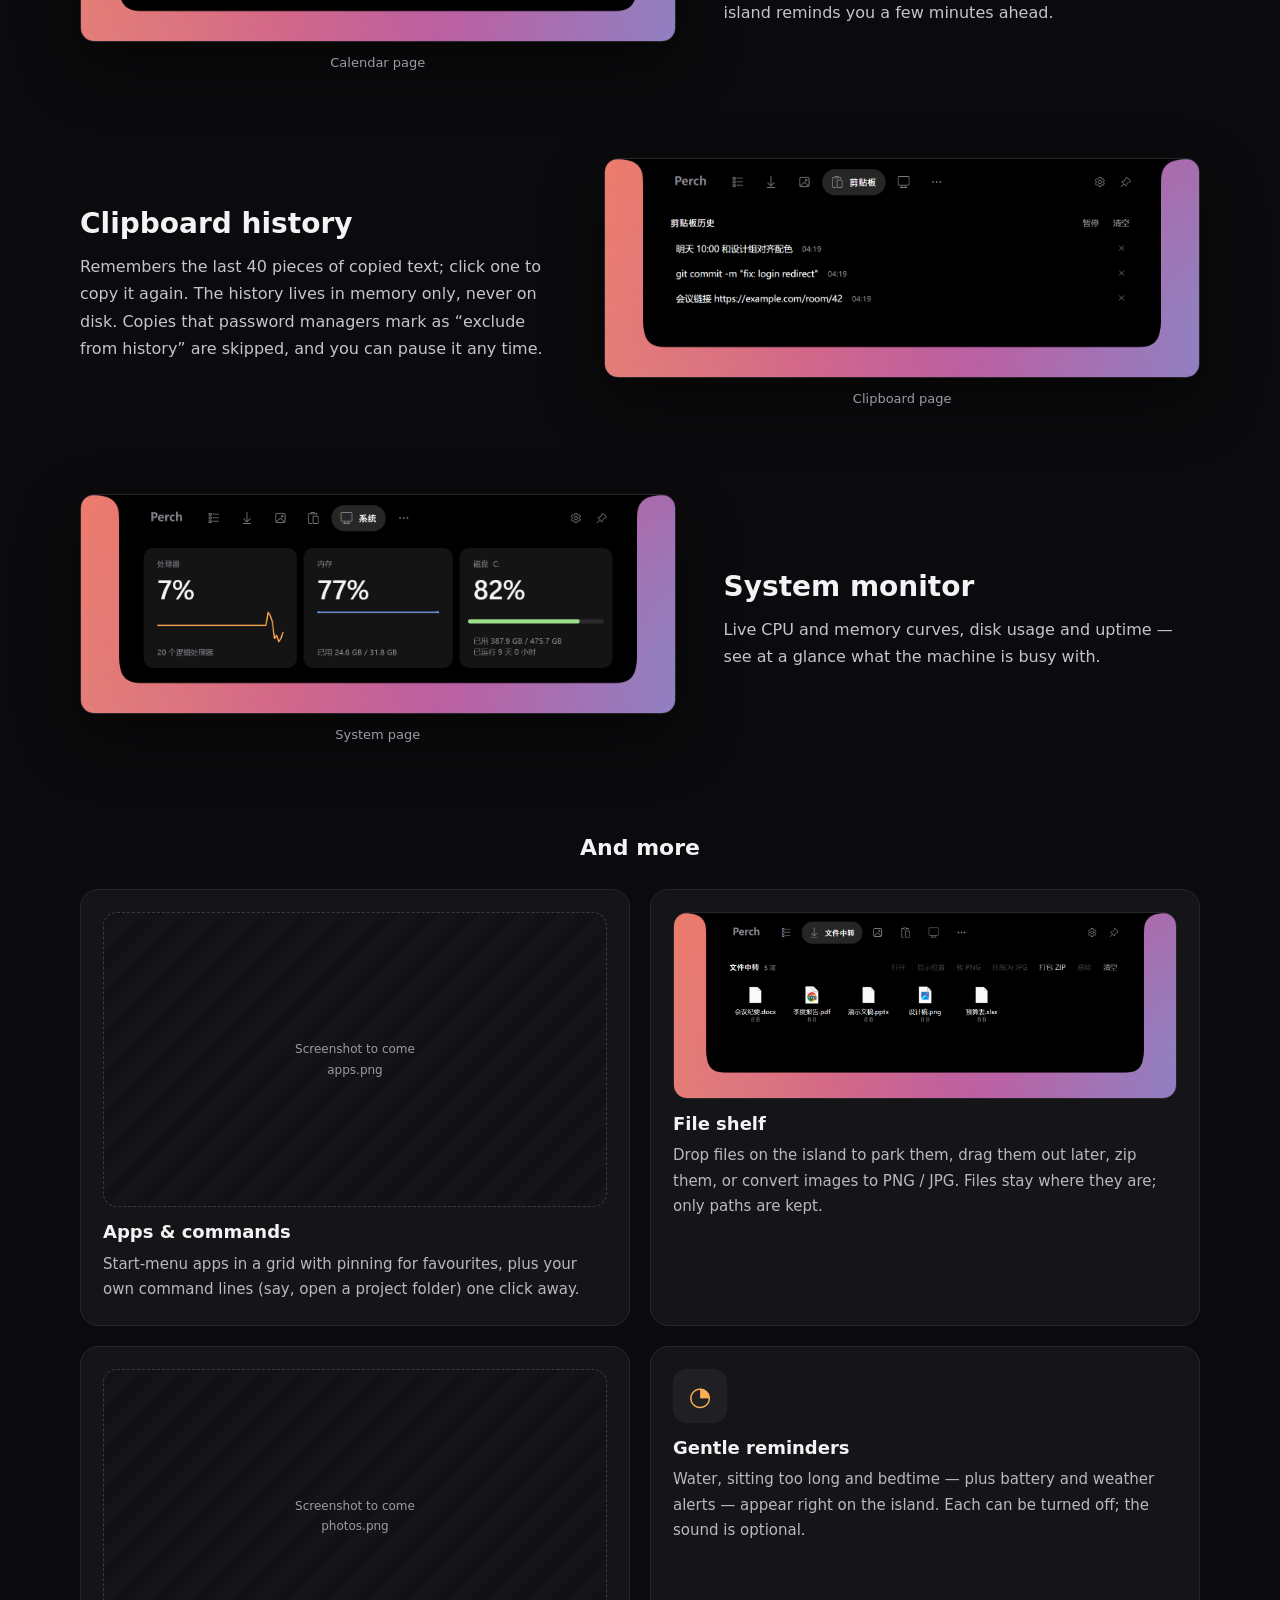
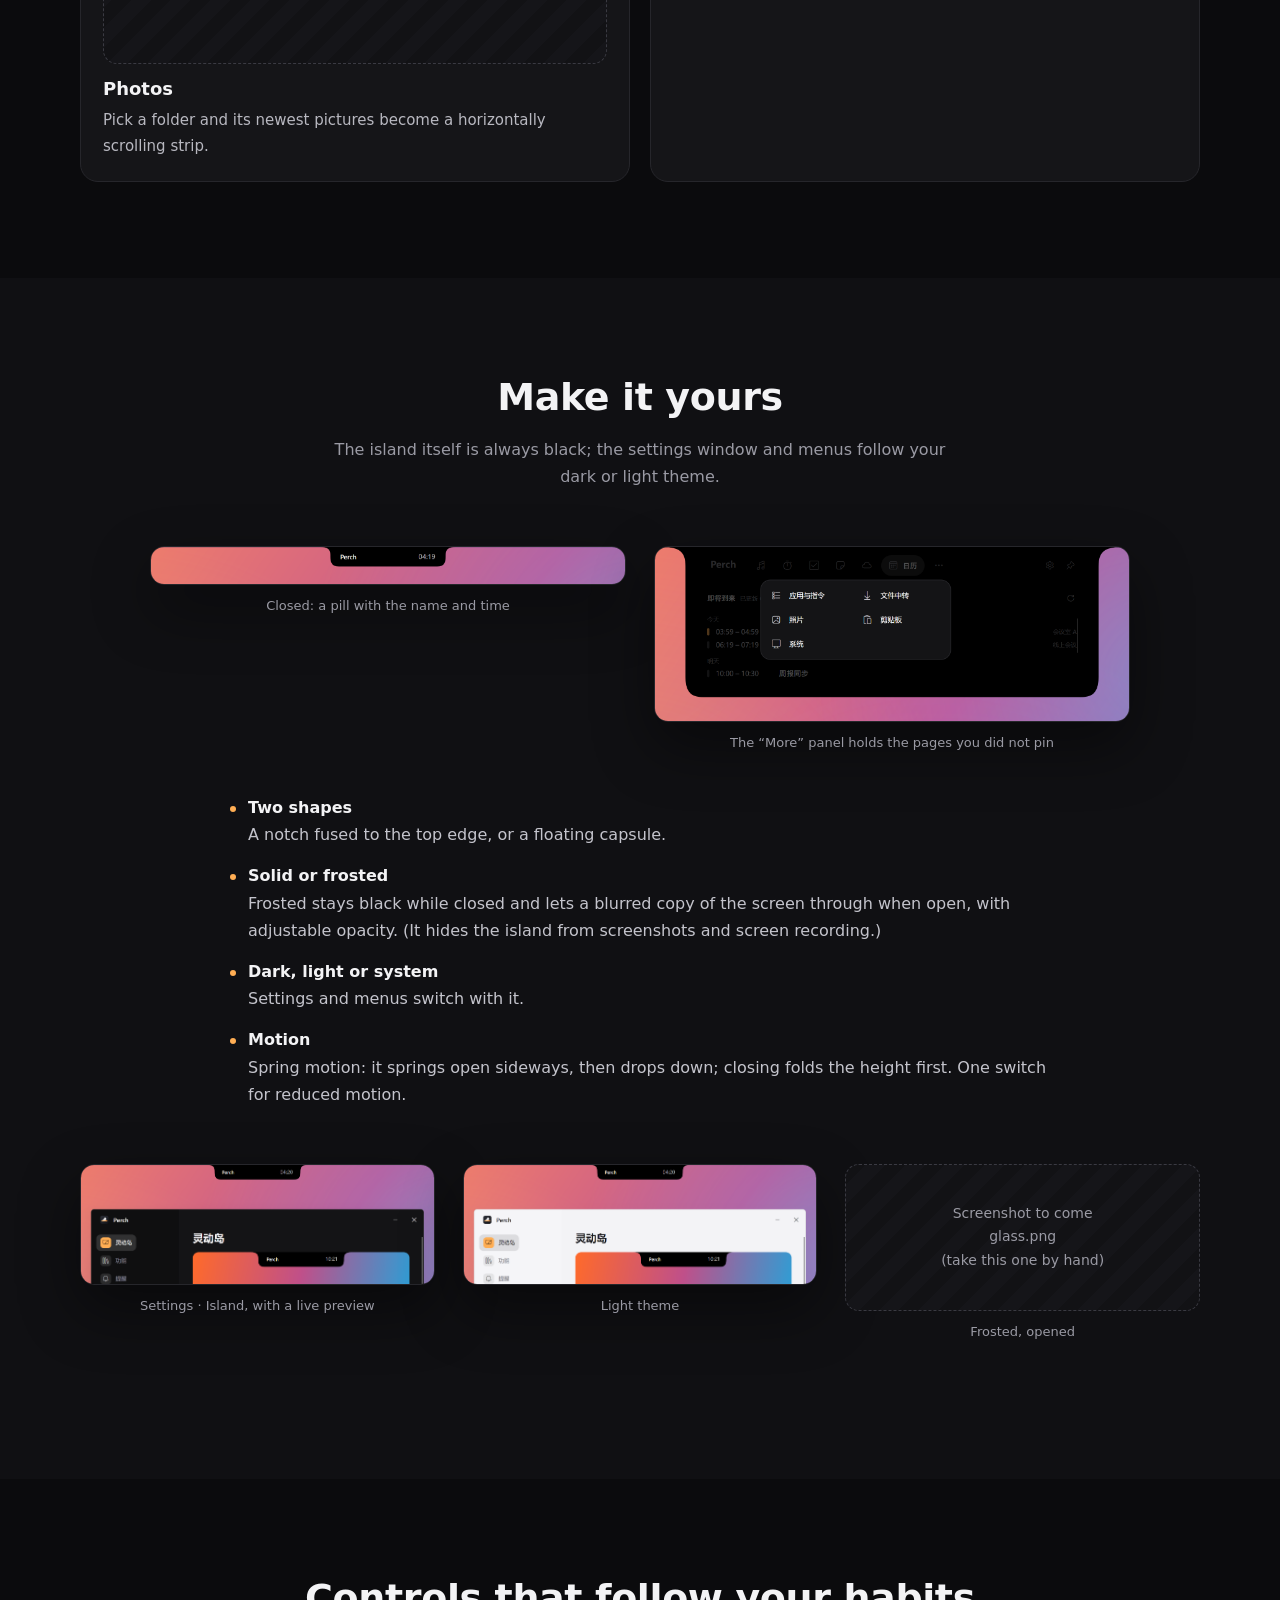
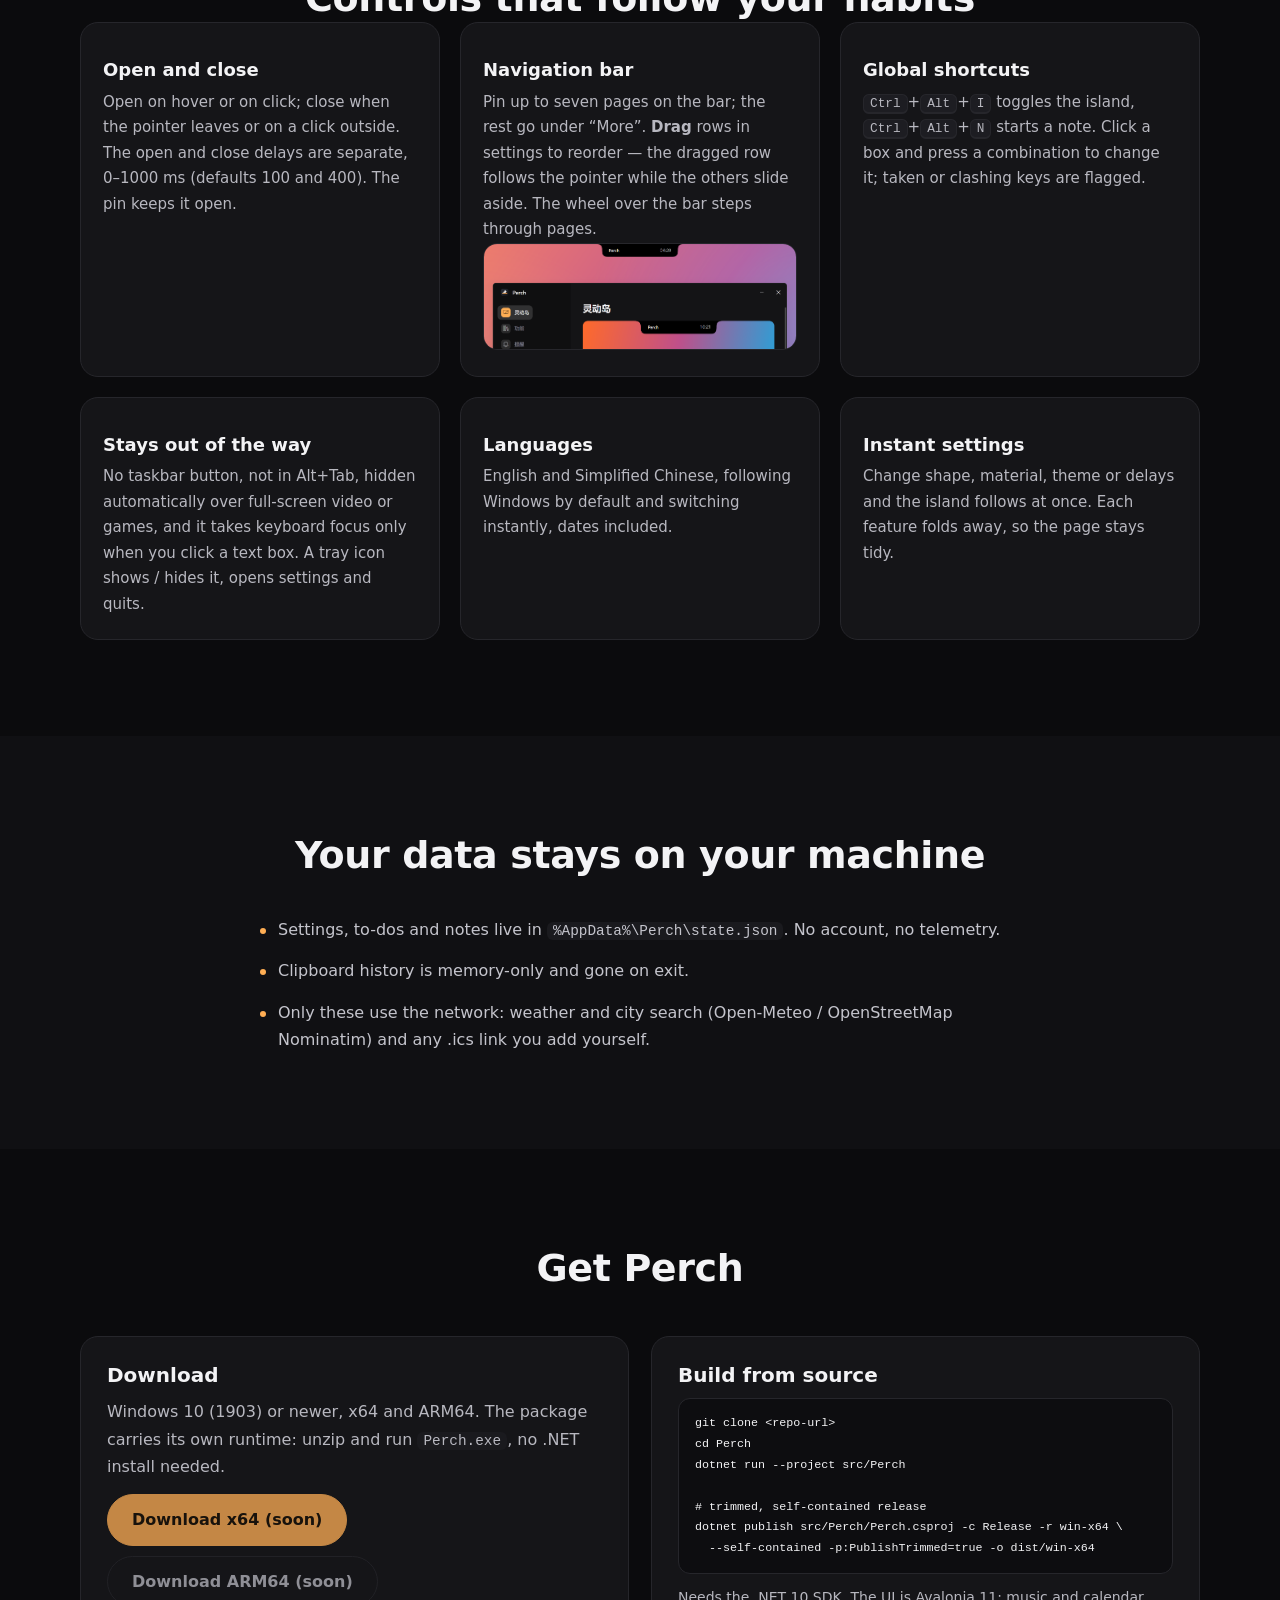
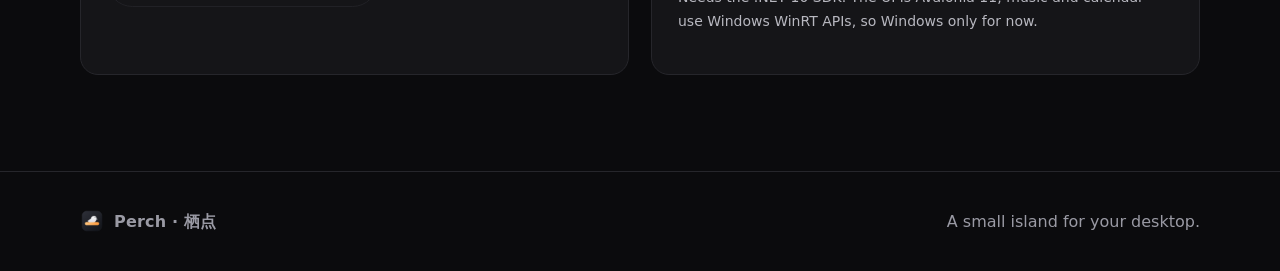
==== commit 42584a34: "Upgrade to Avalonia 12, compiled bindings, single-file Native AOT, Pages workflow - Avalonia 12.0.0:" ====
--- a/website/index.html
+++ b/website/index.html
@@ -1,5 +1,5 @@
 <!doctype html>
-<html lang="zh-CN" data-lang="zh">
+<html lang="en" data-lang="en">
 <head>
 <meta charset="utf-8">
 <meta name="viewport" content="width=device-width, initial-scale=1">
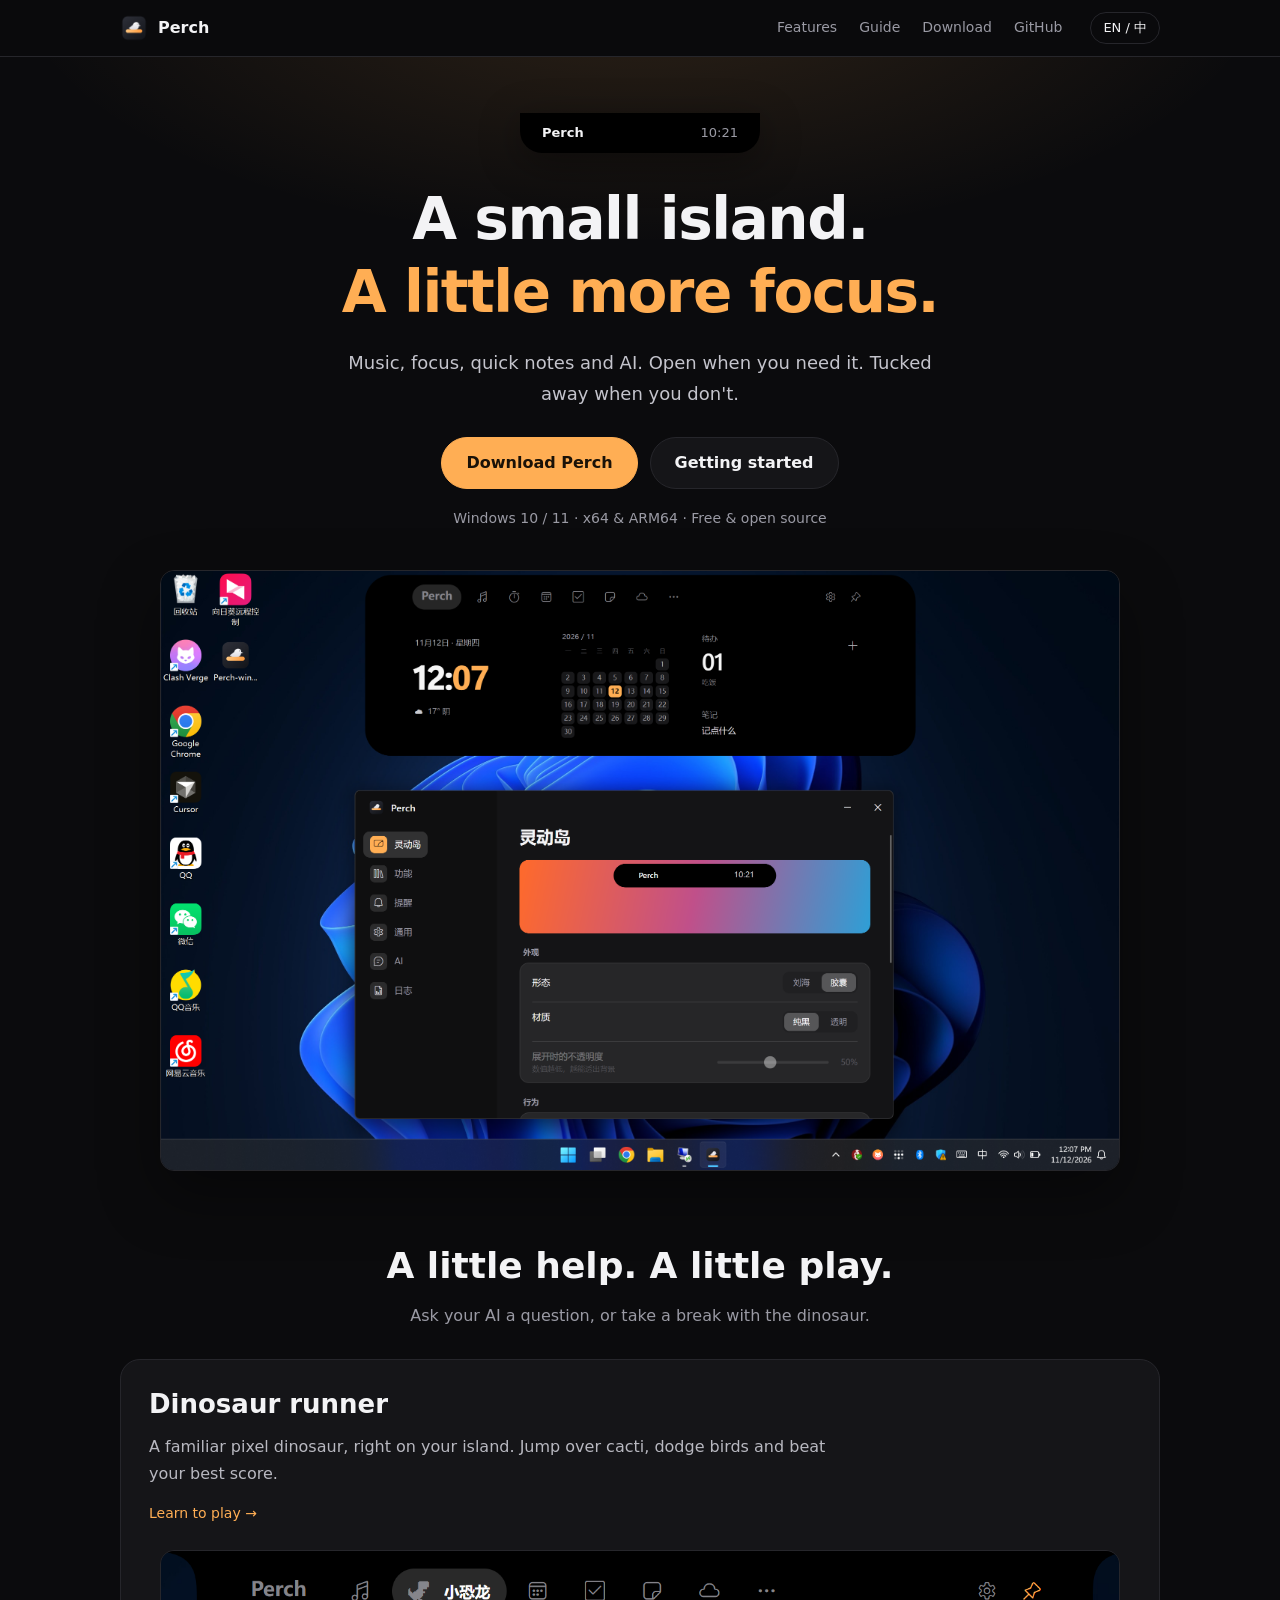
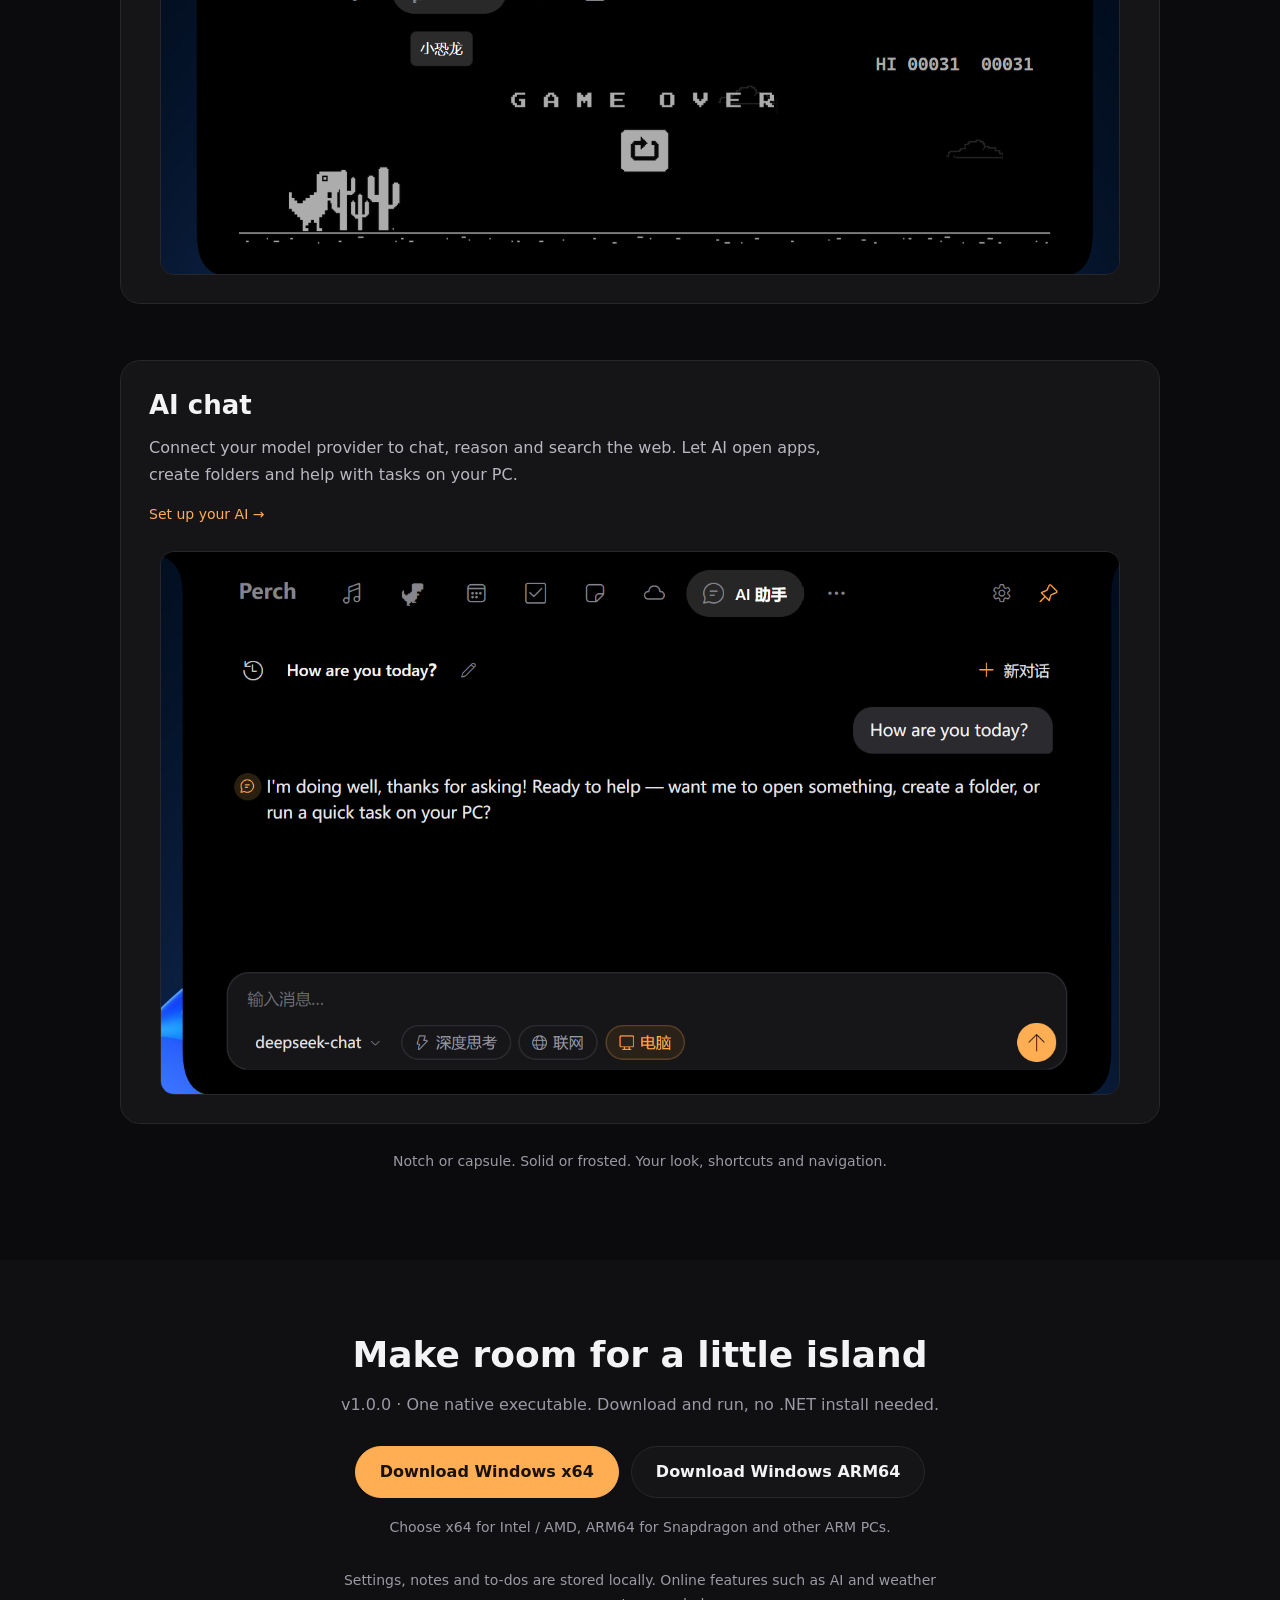
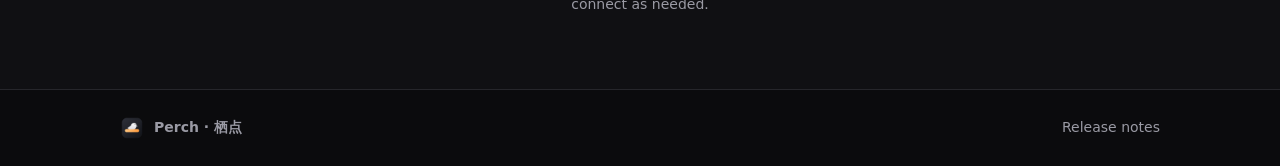
==== commit ecaf1726: "Simplify website with user screenshots, dinosaur and AI features, and usage guide" ====
--- a/website/index.html
+++ b/website/index.html
@@ -3,241 +3,61 @@
 <head>
 <meta charset="utf-8">
 <meta name="viewport" content="width=device-width, initial-scale=1">
-<title>Perch · 屏幕顶部的效率岛</title>
-<meta name="description" content="Perch（栖点）是 Windows 屏幕顶部的灵动岛式效率工具：音乐、专注、待办、笔记、日历、剪贴板、系统监视，都收在一个会呼吸的岛里。">
+<title>Perch · a small island at the top of your screen</title>
+<meta name="description" content="Perch brings music, focus, notes and AI to a small island at the top of your Windows desktop. Download for x64 or ARM64.">
 <link rel="icon" href="assets/brand/perch-icon-v2.png">
 <link rel="stylesheet" href="style.css">
 </head>
 <body>
-
 <header class="nav">
   <a class="brand" href="#top"><img src="assets/brand/perch-icon-v2.png" alt="" width="28" height="28"><span>Perch</span></a>
   <nav>
     <a href="#features"><span class="zh">功能</span><span class="en">Features</span></a>
-    <a href="#look"><span class="zh">外观</span><span class="en">Look</span></a>
-    <a href="#control"><span class="zh">操控</span><span class="en">Control</span></a>
-    <a href="#privacy"><span class="zh">隐私</span><span class="en">Privacy</span></a>
-    <a href="#get"><span class="zh">获取</span><span class="en">Get it</span></a>
+    <a href="tutorial.html"><span class="zh">教程</span><span class="en">Guide</span></a>
+    <a href="#get"><span class="zh">下载</span><span class="en">Download</span></a>
+    <a href="https://github.com/0use-TE/Perch">GitHub</a>
   </nav>
   <button class="lang" id="lang" type="button" aria-label="Switch language">EN / 中</button>
 </header>
-
 <main id="top">
-
-<!-- ───── Hero ───── -->
 <section class="hero">
-  <div class="island-demo" aria-hidden="true">
-    <div class="pill"><b>Perch</b><span>10:21</span></div>
+  <div class="island-demo" aria-hidden="true"><div class="pill"><b>Perch</b><span>10:21</span></div></div>
+  <h1><span class="zh">屏幕顶部，<em>你的效率小岛</em></span><span class="en">A small island.<br><em>A little more focus.</em></span></h1>
+  <p class="lead"><span class="zh">音乐、专注、随手记，还有 AI。需要时展开，忙碌时安静收起。</span><span class="en">Music, focus, quick notes and AI. Open when you need it. Tucked away when you don't.</span></p>
+  <div class="cta">
+    <a class="btn primary" href="#get"><span class="zh">下载 Perch</span><span class="en">Download Perch</span></a>
+    <a class="btn" href="tutorial.html"><span class="zh">使用教程</span><span class="en">Getting started</span></a>
   </div>
-  <h1><span class="zh">屏幕顶部，<em>一座会呼吸的岛</em></span><span class="en">A small island at the top of your screen</span></h1>
-  <p class="lead">
-    <span class="zh">Perch（栖点）把音乐、专注计时、待办、笔记、日历、剪贴板和系统状态收进一块贴顶的黑色岛屿。平时只有一粒药丸大小，鼠标一靠近，它就弹开。</span>
-    <span class="en">Perch tucks music, focus timer, to-dos, notes, calendar, clipboard history and system status into one black island pinned to the top edge. It rests as a pill; point at it and it opens.</span>
-  </p>
-  <div class="cta">
-    <a class="btn primary" href="#get"><span class="zh">获取 Perch</span><span class="en">Get Perch</span></a>
-    <a class="btn" href="#features"><span class="zh">看看有什么</span><span class="en">See what it does</span></a>
-  </div>
-  <p class="meta"><span class="zh">Windows 10 / 11 · x64 与 ARM64 · 完全本地运行</span><span class="en">Windows 10 / 11 · x64 &amp; ARM64 · runs entirely on your machine</span></p>
-
-  <figure class="shot wide" data-file="home.png">
-    <img src="assets/shots/home.png" alt="Perch 展开后的概览页" loading="eager">
-    <figcaption><span class="zh">展开后的概览：时间、当月日历、待办数量、笔记摘要和天气入口</span><span class="en">The opened overview: clock, month, to-do count, a note preview and weather</span></figcaption>
-  </figure>
+  <p class="meta">Windows 10 / 11 · x64 &amp; ARM64 · <span class="zh">免费开源</span><span class="en">Free &amp; open source</span></p>
+  <figure class="shot wide"><img src="assets/shots/desktop.png" alt="Perch desktop island and appearance settings" width="2558" height="1599" fetchpriority="high"></figure>
 </section>
-
-<!-- ───── Feature highlights ───── -->
 <section id="features" class="section">
-  <h2><span class="zh">一座岛，装下一天要用的东西</span><span class="en">Everything for the day, on one island</span></h2>
-  <p class="sub"><span class="zh">每一页都可以单独开关，也可以决定谁留在导航栏、谁收进“更多”。</span><span class="en">Every page can be switched off, and you choose which stay on the bar and which live under “More”.</span></p>
-
-  <div class="rows">
-    <article class="row">
-      <div class="text">
-        <h3><span class="zh">音乐</span><span class="en">Music</span></h3>
-        <p><span class="zh">通过 Windows 媒体控制读取正在播放的歌曲，Spotify、浏览器、系统播放器开箱即用。网易云音乐、QQ 音乐、酷狗、酷我这类不上报状态的播放器，Perch 会读它们的窗口标题并检测是否真的在发声；上一首 / 播放 / 下一首通过你设置的播放器快捷键完成。收起时，岛上也能显示当前歌曲。</span><span class="en">Reads what is playing from Windows media controls, so Spotify, browsers and system players just work. Players that never report their state (NetEase Cloud Music, QQ Music, KuGou, Kuwo) are read from their window title and checked for real audio; previous / play / next press the shortcuts you set for that player. When closed, the island can show the current song too.</span></p>
-      </div>
-      <figure class="shot" data-file="music.png" data-manual="1"><img src="assets/shots/music.png" alt="音乐页"><figcaption><span class="zh">音乐页</span><span class="en">Music page</span></figcaption></figure>
+  <h2><span class="zh">认真做事，也轻松一下</span><span class="en">A little help. A little play.</span></h2>
+  <p class="sub"><span class="zh">在岛上问问 AI，或让小恐龙跑一会儿。</span><span class="en">Ask your AI a question, or take a break with the dinosaur.</span></p>
+  <div class="feature-stories">
+    <article class="feature-story">
+      <div class="feature-copy"><h3><span class="zh">小恐龙</span><span class="en">Dinosaur runner</span></h3><p><span class="zh">熟悉的像素小恐龙，就住在岛里。跳过仙人掌、躲开翼龙，忙里偷闲刷个新纪录。</span><span class="en">A familiar pixel dinosaur, right on your island. Jump over cacti, dodge birds and beat your best score.</span></p><a class="text-link" href="tutorial.html#dino"><span class="zh">看看怎么玩 →</span><span class="en">Learn to play →</span></a></div>
+      <figure class="shot"><img src="assets/shots/dino.png" alt="Perch dinosaur runner with score and restart button" width="1422" height="479" loading="lazy"></figure>
     </article>
-
-    <article class="row flip">
-      <div class="text">
-        <h3><span class="zh">专注计时</span><span class="en">Focus timer</span></h3>
-        <p><span class="zh">番茄钟：专注 / 短休息 / 长休息的时长都能改，可自动进入下一阶段，岛上会显示进度环和今日完成的轮数与分钟数。计时进行中，收起的岛会加宽显示剩余时间。</span><span class="en">A Pomodoro timer with adjustable focus, short and long breaks, optional auto-continue, a progress ring and today’s rounds and minutes. While it runs, the closed island widens to show the time left.</span></p>
-      </div>
-      <figure class="shot" data-file="focus.png"><img src="assets/shots/focus.png" alt="专注页"><figcaption><span class="zh">专注页</span><span class="en">Focus page</span></figcaption></figure>
-    </article>
-
-    <article class="row">
-      <div class="text">
-        <h3><span class="zh">待办</span><span class="en">To-dos</span></h3>
-        <p><span class="zh">列表、日、周、月四种视图；回车保存，可设今天 / 明天 / 指定日期的截止时间；按全部、未完成、已完成筛选，按创建或截止排序，一键清除已完成。逾期的项目会被标红。</span><span class="en">List, day, week and month views. Press Enter to save, give a due date, filter by all / active / done, sort by created or due, clear finished items in one click. Overdue items turn red.</span></p>
-      </div>
-      <figure class="shot" data-file="todo.png"><img src="assets/shots/todo.png" alt="待办页"><figcaption><span class="zh">待办页</span><span class="en">To-do page</span></figcaption></figure>
-    </article>
-
-    <article class="row flip">
-      <div class="text">
-        <h3><span class="zh">笔记</span><span class="en">Notes</span></h3>
-        <p><span class="zh">每条笔记有独立的标题和正文，可以标星。按下全局快捷键 <kbd>Ctrl</kbd>+<kbd>Alt</kbd>+<kbd>N</kbd>，岛立刻展开、新建一条笔记并把光标放进标题。</span><span class="en">Each note has its own title and body and can be starred. The global shortcut <kbd>Ctrl</kbd>+<kbd>Alt</kbd>+<kbd>N</kbd> opens the island, starts a new note and puts the caret in the title.</span></p>
-      </div>
-      <figure class="shot" data-file="notes.png"><img src="assets/shots/notes.png" alt="笔记页"><figcaption><span class="zh">笔记页</span><span class="en">Notes page</span></figcaption></figure>
-    </article>
-
-    <article class="row">
-      <div class="text">
-        <h3><span class="zh">天气与状态</span><span class="en">Weather &amp; status</span></h3>
-        <p><span class="zh">五天预报、体感、湿度、风速和降雨概率；城市从搜索列表里选，或跟随设备定位（显示的是城市名，不是一串坐标）。旁边是电池电量与实时网速。极端天气、插拔电源和低电量会弹出提醒。</span><span class="en">Five-day forecast with feels-like, humidity, wind and rain chance. Pick a city from search, or follow the device location (shown as a city name, not coordinates). Battery level and live network speed sit beside it; severe weather, plugging in and low battery raise alerts.</span></p>
-      </div>
-      <figure class="shot" data-file="info.png"><img src="assets/shots/info.png" alt="天气与状态页"><figcaption><span class="zh">天气与状态</span><span class="en">Weather &amp; status</span></figcaption></figure>
-    </article>
-
-    <article class="row flip">
-      <div class="text">
-        <h3><span class="zh">日历</span><span class="en">Calendar</span></h3>
-        <p><span class="zh">默认读取 Windows 自带日历，也可以粘贴 .ics 链接或文件路径（支持重复事件、全天事件和时区）。正在进行的会议会高亮，开始前若干分钟岛会提醒你。</span><span class="en">Reads the Windows calendar by default and also any .ics link or file (recurring events, all-day events and time zones included). The meeting in progress is highlighted and the island reminds you a few minutes ahead.</span></p>
-      </div>
-      <figure class="shot" data-file="calendar.png"><img src="assets/shots/calendar.png" alt="日历页"><figcaption><span class="zh">日历页</span><span class="en">Calendar page</span></figcaption></figure>
-    </article>
-
-    <article class="row">
-      <div class="text">
-        <h3><span class="zh">剪贴板历史</span><span class="en">Clipboard history</span></h3>
-        <p><span class="zh">记住最近复制的 40 段文字，点一下即可重新复制。历史只留在内存里，不写入磁盘；密码管理器标记为“不要记录”的内容会被自动跳过，也可以随时暂停。</span><span class="en">Remembers the last 40 pieces of copied text; click one to copy it again. The history lives in memory only, never on disk. Copies that password managers mark as “exclude from history” are skipped, and you can pause it any time.</span></p>
-      </div>
-      <figure class="shot" data-file="clipboard.png"><img src="assets/shots/clipboard.png" alt="剪贴板页"><figcaption><span class="zh">剪贴板页</span><span class="en">Clipboard page</span></figcaption></figure>
-    </article>
-
-    <article class="row flip">
-      <div class="text">
-        <h3><span class="zh">系统监视</span><span class="en">System monitor</span></h3>
-        <p><span class="zh">处理器、内存的实时曲线，磁盘占用和开机时长，一眼看清电脑在忙什么。</span><span class="en">Live CPU and memory curves, disk usage and uptime — see at a glance what the machine is busy with.</span></p>
-      </div>
-      <figure class="shot" data-file="system.png"><img src="assets/shots/system.png" alt="系统页"><figcaption><span class="zh">系统页</span><span class="en">System page</span></figcaption></figure>
+    <article class="feature-story">
+      <div class="feature-copy"><h3><span class="zh">AI 对话</span><span class="en">AI chat</span></h3><p><span class="zh">接入自己的模型服务，随时提问、深度思考和联网搜索。也能让 AI 帮你打开应用、创建文件夹、执行电脑任务。</span><span class="en">Connect your model provider to chat, reason and search the web. Let AI open apps, create folders and help with tasks on your PC.</span></p><a class="text-link" href="tutorial.html#ai"><span class="zh">配置你的 AI →</span><span class="en">Set up your AI →</span></a></div>
+      <figure class="shot"><img src="assets/shots/ai-chat.png" alt="Perch AI conversation with model, reasoning, web and computer controls" width="1373" height="777" loading="lazy"></figure>
     </article>
   </div>
-
-  <h3 class="mini-title"><span class="zh">还有这些</span><span class="en">And more</span></h3>
-  <div class="cards">
-    <article class="card">
-      <figure class="shot compact" data-file="apps.png"><img src="assets/shots/apps.png" alt="应用与指令"></figure>
-      <h4><span class="zh">应用与指令</span><span class="en">Apps &amp; commands</span></h4>
-      <p><span class="zh">开始菜单里的应用按网格排好，常用的可以固定在前面；自己写的命令行（比如打开项目目录）一键运行。</span><span class="en">Start-menu apps in a grid with pinning for favourites, plus your own command lines (say, open a project folder) one click away.</span></p>
-    </article>
-    <article class="card">
-      <figure class="shot compact" data-file="shelf.png"><img src="assets/shots/shelf.png" alt="文件中转"></figure>
-      <h4><span class="zh">文件中转</span><span class="en">File shelf</span></h4>
-      <p><span class="zh">把文件拖到岛上暂存，需要时再拖出去；也能打包成 ZIP，或把图片转成 PNG / JPG。文件不会被移动，只记路径。</span><span class="en">Drop files on the island to park them, drag them out later, zip them, or convert images to PNG / JPG. Files stay where they are; only paths are kept.</span></p>
-    </article>
-    <article class="card">
-      <figure class="shot compact" data-file="photos.png"><img src="assets/shots/photos.png" alt="照片"></figure>
-      <h4><span class="zh">照片</span><span class="en">Photos</span></h4>
-      <p><span class="zh">选一个文件夹，最近的照片排成一条可以横向滚动的缩略图带。</span><span class="en">Pick a folder and its newest pictures become a horizontally scrolling strip.</span></p>
-    </article>
-    <article class="card">
-      <div class="icon-tile" aria-hidden="true">◔</div>
-      <h4><span class="zh">温和的提醒</span><span class="en">Gentle reminders</span></h4>
-      <p><span class="zh">喝水、久坐、睡觉前的提醒，以及电量与天气提醒，全都显示在岛上，可单独开关，可选提示音。</span><span class="en">Water, sitting too long and bedtime — plus battery and weather alerts — appear right on the island. Each can be turned off; the sound is optional.</span></p>
-    </article>
+  <p class="meta feature-note"><span class="zh">刘海或胶囊，纯黑或毛玻璃。外观、快捷键和导航，都由你决定。</span><span class="en">Notch or capsule. Solid or frosted. Your look, shortcuts and navigation.</span></p>
+</section>
+<section id="get" class="section alt download">
+  <h2><span class="zh">给桌面，留一座小岛</span><span class="en">Make room for a little island</span></h2>
+  <p class="sub"><span class="zh">v1.0.0 · AOT 单文件，下载即用，无需安装 .NET。</span><span class="en">v1.0.0 · One native executable. Download and run, no .NET install needed.</span></p>
+  <div class="cta">
+    <a class="btn primary" href="https://github.com/0use-TE/Perch/releases/download/v1.0.0/Perch-win-x64.exe"><span class="zh">下载 Windows x64</span><span class="en">Download Windows x64</span></a>
+    <a class="btn" href="https://github.com/0use-TE/Perch/releases/download/v1.0.0/Perch-win-arm64.exe"><span class="zh">下载 Windows ARM64</span><span class="en">Download Windows ARM64</span></a>
   </div>
+  <p class="meta"><span class="zh">Intel / AMD 电脑选 x64；骁龙等 ARM 电脑选 ARM64。</span><span class="en">Choose x64 for Intel / AMD, ARM64 for Snapdragon and other ARM PCs.</span></p>
+  <p class="privacy"><span class="zh">设置、笔记和待办保存在本机。AI、天气等在线功能按需联网。</span><span class="en">Settings, notes and to-dos are stored locally. Online features such as AI and weather connect as needed.</span></p>
 </section>
-
-<!-- ───── Look ───── -->
-<section id="look" class="section alt">
-  <h2><span class="zh">长成你喜欢的样子</span><span class="en">Make it yours</span></h2>
-  <p class="sub"><span class="zh">岛永远是黑色的；设置窗口和右键菜单则跟随深色 / 浅色主题。</span><span class="en">The island itself is always black; the settings window and menus follow your dark or light theme.</span></p>
-  <div class="split">
-    <figure class="shot" data-file="compact.png"><img src="assets/shots/compact.png" alt="收起状态的岛"><figcaption><span class="zh">收起：一粒药丸，显示名称和时间</span><span class="en">Closed: a pill with the name and time</span></figcaption></figure>
-    <figure class="shot" data-file="more.png"><img src="assets/shots/more.png" alt="更多面板"><figcaption><span class="zh">“更多”面板，放下没固定的页面</span><span class="en">The “More” panel holds the pages you did not pin</span></figcaption></figure>
-  </div>
-  <ul class="bullets">
-    <li><b><span class="zh">两种形态</span><span class="en">Two shapes</span></b><span class="zh">贴顶的“刘海”，或悬浮在屏幕边缘的“胶囊”。</span><span class="en">A notch fused to the top edge, or a floating capsule.</span></li>
-    <li><b><span class="zh">纯黑或毛玻璃</span><span class="en">Solid or frosted</span></b><span class="zh">毛玻璃下，收起时仍是纯黑，展开后透出模糊的屏幕背景，不透明度可调。（毛玻璃会让岛对截图和录屏不可见。）</span><span class="en">Frosted stays black while closed and lets a blurred copy of the screen through when open, with adjustable opacity. (It hides the island from screenshots and screen recording.)</span></li>
-    <li><b><span class="zh">深色 / 浅色 / 跟随系统</span><span class="en">Dark, light or system</span></b><span class="zh">设置窗口和右键菜单随之切换。</span><span class="en">Settings and menus switch with it.</span></li>
-    <li><b><span class="zh">动画</span><span class="en">Motion</span></b><span class="zh">弹簧动画：先横向弹开再向下展开，收回时先收高度。可一键“减少动画”。</span><span class="en">Spring motion: it springs open sideways, then drops down; closing folds the height first. One switch for reduced motion.</span></li>
-  </ul>
-  <div class="split three">
-    <figure class="shot" data-file="settings-island.png"><img src="assets/shots/settings-island.png" alt="设置：灵动岛"><figcaption><span class="zh">设置 · 灵动岛（带实时预览）</span><span class="en">Settings · Island, with a live preview</span></figcaption></figure>
-    <figure class="shot" data-file="settings-island-light.png"><img src="assets/shots/settings-island-light.png" alt="浅色主题设置"><figcaption><span class="zh">浅色主题</span><span class="en">Light theme</span></figcaption></figure>
-    <figure class="shot" data-file="glass.png" data-manual="1"><img src="assets/shots/glass.png" alt="毛玻璃"><figcaption><span class="zh">毛玻璃展开</span><span class="en">Frosted, opened</span></figcaption></figure>
-  </div>
-</section>
-
-<!-- ───── Control ───── -->
-<section id="control" class="section">
-  <h2><span class="zh">按你的习惯来操控</span><span class="en">Controls that follow your habits</span></h2>
-  <div class="cards three">
-    <article class="card">
-      <h4><span class="zh">展开与收起</span><span class="en">Open and close</span></h4>
-      <p><span class="zh">悬停展开或点击展开；鼠标移开收起或点击岛外收起。展开 / 收起的延迟各自可调，范围 0–1000 毫秒，默认 100 与 400。图钉可以固定展开。</span><span class="en">Open on hover or on click; close when the pointer leaves or on a click outside. The open and close delays are separate, 0–1000 ms (defaults 100 and 400). The pin keeps it open.</span></p>
-    </article>
-    <article class="card">
-      <h4><span class="zh">导航栏</span><span class="en">Navigation bar</span></h4>
-      <p><span class="zh">最多固定 7 个页面在栏上，其余收进“更多”。在设置里<b>拖动</b>调整顺序，被拖的行跟着鼠标走、其余行实时让位。鼠标滚轮停在导航栏上可逐页切换。</span><span class="en">Pin up to seven pages on the bar; the rest go under “More”. <b>Drag</b> rows in settings to reorder — the dragged row follows the pointer while the others slide aside. The wheel over the bar steps through pages.</span></p>
-      <figure class="shot compact" data-file="settings-features.png"><img src="assets/shots/settings-features.png" alt="导航栏设置"></figure>
-    </article>
-    <article class="card">
-      <h4><span class="zh">全局快捷键</span><span class="en">Global shortcuts</span></h4>
-      <p><span class="zh"><kbd>Ctrl</kbd>+<kbd>Alt</kbd>+<kbd>I</kbd> 展开 / 收起，<kbd>Ctrl</kbd>+<kbd>Alt</kbd>+<kbd>N</kbd> 新建笔记。点输入框、按下组合键即可改，被占用或与播放器快捷键冲突时会提示。</span><span class="en"><kbd>Ctrl</kbd>+<kbd>Alt</kbd>+<kbd>I</kbd> toggles the island, <kbd>Ctrl</kbd>+<kbd>Alt</kbd>+<kbd>N</kbd> starts a note. Click a box and press a combination to change it; taken or clashing keys are flagged.</span></p>
-    </article>
-    <article class="card">
-      <h4><span class="zh">不打扰</span><span class="en">Stays out of the way</span></h4>
-      <p><span class="zh">不出现在任务栏和 Alt+Tab；全屏播放视频、玩游戏时自动隐藏；只在你点输入框时才会获得键盘焦点。托盘图标可显示 / 隐藏、打开设置、退出。</span><span class="en">No taskbar button, not in Alt+Tab, hidden automatically over full-screen video or games, and it takes keyboard focus only when you click a text box. A tray icon shows / hides it, opens settings and quits.</span></p>
-    </article>
-    <article class="card">
-      <h4><span class="zh">多语言</span><span class="en">Languages</span></h4>
-      <p><span class="zh">English 与简体中文，默认跟随 Windows，切换立即生效；日期格式也随语言变化。</span><span class="en">English and Simplified Chinese, following Windows by default and switching instantly, dates included.</span></p>
-    </article>
-    <article class="card">
-      <h4><span class="zh">设置即时生效</span><span class="en">Instant settings</span></h4>
-      <p><span class="zh">在设置里改形态、材质、主题、延迟，岛上立刻就能看到。每个功能还能折叠起来，页面再多也不乱。</span><span class="en">Change shape, material, theme or delays and the island follows at once. Each feature folds away, so the page stays tidy.</span></p>
-    </article>
-  </div>
-</section>
-
-<!-- ───── Privacy ───── -->
-<section id="privacy" class="section alt narrow">
-  <h2><span class="zh">你的数据，留在你的电脑</span><span class="en">Your data stays on your machine</span></h2>
-  <ul class="bullets plain">
-    <li><span class="zh">所有设置、待办、笔记都保存在本机的 <code>%AppData%\Perch\state.json</code>，没有账号，没有统计上报。</span><span class="en">Settings, to-dos and notes live in <code>%AppData%\Perch\state.json</code>. No account, no telemetry.</span></li>
-    <li><span class="zh">剪贴板历史只在内存里，退出即清空。</span><span class="en">Clipboard history is memory-only and gone on exit.</span></li>
-    <li><span class="zh">只有这些功能会联网：天气与城市搜索（Open-Meteo / OpenStreetMap Nominatim），以及你自己添加的 .ics 日历链接。</span><span class="en">Only these use the network: weather and city search (Open-Meteo / OpenStreetMap Nominatim) and any .ics link you add yourself.</span></li>
-  </ul>
-</section>
-
-<!-- ───── Get ───── -->
-<section id="get" class="section">
-  <h2><span class="zh">获取 Perch</span><span class="en">Get Perch</span></h2>
-  <div class="get">
-    <div class="get-box">
-      <h4><span class="zh">下载</span><span class="en">Download</span></h4>
-      <p><span class="zh">Windows 10（1903）或更高版本，x64 与 ARM64。发布包自带运行时，解压后运行 <code>Perch.exe</code> 即可，无需安装 .NET。</span><span class="en">Windows 10 (1903) or newer, x64 and ARM64. The package carries its own runtime: unzip and run <code>Perch.exe</code>, no .NET install needed.</span></p>
-      <!-- TODO: replace # with the real release URLs -->
-      <p class="buttons"><a class="btn primary" href="#" aria-disabled="true"><span class="zh">下载 x64（待发布）</span><span class="en">Download x64 (soon)</span></a><a class="btn" href="#" aria-disabled="true"><span class="zh">下载 ARM64（待发布）</span><span class="en">Download ARM64 (soon)</span></a></p>
-    </div>
-    <div class="get-box">
-      <h4><span class="zh">从源码构建</span><span class="en">Build from source</span></h4>
-<pre><code>git clone &lt;repo-url&gt;
-cd Perch
-dotnet run --project src/Perch
-
-# trimmed, self-contained release
-dotnet publish src/Perch/Perch.csproj -c Release -r win-x64 \
-  --self-contained -p:PublishTrimmed=true -o dist/win-x64</code></pre>
-      <p class="note"><span class="zh">需要 .NET 10 SDK。界面基于 Avalonia 11，音乐与日历使用 Windows 的 WinRT 接口，因此目前仅支持 Windows。</span><span class="en">Needs the .NET 10 SDK. The UI is Avalonia 11; music and calendar use Windows WinRT APIs, so Windows only for now.</span></p>
-    </div>
-  </div>
-</section>
-
 </main>
-
-<footer>
-  <div class="foot">
-    <a class="brand" href="#top"><img src="assets/brand/perch-icon-v2.png" alt="" width="24" height="24"><span>Perch · 栖点</span></a>
-    <p><span class="zh">一座属于你桌面的小岛。</span><span class="en">A small island for your desktop.</span></p>
-  </div>
-</footer>
-
+<footer><div class="foot"><a class="brand" href="#top"><img src="assets/brand/perch-icon-v2.png" alt="" width="24" height="24"><span>Perch · 栖点</span></a><a href="https://github.com/0use-TE/Perch/releases/tag/v1.0.0"><span class="zh">发布说明</span><span class="en">Release notes</span></a></div></footer>
 <script src="main.js"></script>
 </body>
 </html>
--- a/website/style.css
+++ b/website/style.css
@@ -1,139 +1,85 @@
-:root {
-  --bg: #0b0b0d;
-  --bg-alt: #101013;
-  --card: #151518;
-  --line: #26262b;
-  --text: #f3f3f5;
-  --muted: #9a9aa4;
-  --accent: #ffae54;
-  --accent-ink: #1a1208;
-  --radius: 18px;
-  --max: 1120px;
-}
-* { box-sizing: border-box; }
-html { scroll-behavior: smooth; }
-body {
-  margin: 0; background: var(--bg); color: var(--text);
-  font: 16px/1.7 "Segoe UI Variable Text", "Segoe UI", "Microsoft YaHei UI", system-ui, sans-serif;
-  -webkit-font-smoothing: antialiased;
-}
-a { color: inherit; text-decoration: none; }
-code, kbd { font-family: "Cascadia Mono", Consolas, monospace; }
-kbd { background: #1d1d22; border: 1px solid var(--line); border-bottom-width: 2px; border-radius: 6px; padding: 1px 6px; font-size: .85em; }
-code { background: #1a1a1e; border-radius: 6px; padding: 1px 6px; font-size: .9em; }
+:root { --bg:#0b0b0d; --card:#151518; --line:#26262b; --text:#f3f3f5; --muted:#9a9aa4; --accent:#ffae54; --max:1040px; }
+* { box-sizing:border-box; }
+html { scroll-behavior:smooth; scroll-padding-top:76px; }
+body { margin:0; background:var(--bg); color:var(--text); font:16px/1.7 "Segoe UI Variable Text","Segoe UI","Microsoft YaHei UI",system-ui,sans-serif; -webkit-font-smoothing:antialiased; }
+a { color:inherit; text-decoration:none; }
+a:focus-visible, button:focus-visible { outline:2px solid var(--accent); outline-offset:5px; }
+.en { display:none; }
+html[data-lang="en"] .zh { display:none; }
+html[data-lang="en"] .en { display:inline; }
+.nav { position:sticky; top:0; z-index:10; display:flex; align-items:center; gap:28px; padding:12px max(20px,calc((100% - var(--max))/2)); background:rgba(11,11,13,.9); backdrop-filter:blur(14px); border-bottom:1px solid var(--line); }
+.brand { display:inline-flex; align-items:center; gap:10px; font-weight:700; }
+.brand img { border-radius:7px; }
+.nav nav { display:flex; gap:22px; margin-left:auto; color:var(--muted); font-size:14px; }
+.nav nav a:hover, .foot a:hover { color:var(--accent); }
+.lang { border:1px solid var(--line); background:transparent; color:var(--text); border-radius:999px; padding:4px 12px; font:inherit; font-size:13px; cursor:pointer; }
+h1,h2,h3 { line-height:1.25; margin:0; }
+h2 { font-size:clamp(26px,4vw,36px); text-align:center; }
+.section { padding:72px max(20px,calc((100% - var(--max))/2)); }
+.alt { background:#101013; }
+.hero { text-align:center; padding:56px max(20px,calc((100% - var(--max))/2)) 0; background:radial-gradient(900px 380px at 50% -80px,rgba(255,174,84,.14),transparent 70%); }
+.island-demo { display:flex; justify-content:center; margin-bottom:30px; }
+.pill { display:flex; justify-content:space-between; gap:44px; min-width:240px; padding:9px 22px; background:#000; border-radius:0 0 22px 22px; font-size:13px; box-shadow:0 10px 40px #0006; }
+.pill span { color:var(--muted); }
+.hero h1 { font-size:clamp(34px,6vw,58px); letter-spacing:-.025em; }
+.hero em { font-style:normal; color:var(--accent); }
+.lead { max-width:600px; margin:20px auto 0; color:#c4c4cc; font-size:18px; }
+.cta { display:flex; gap:12px; justify-content:center; margin-top:28px; flex-wrap:wrap; }
+.btn { display:inline-block; padding:11px 24px; border-radius:999px; border:1px solid var(--line); background:var(--card); font-weight:600; transition:background .15s; }
+.btn:hover { background:#242428; }
+.btn.primary { background:var(--accent); border-color:var(--accent); color:#1a1208; }
+.btn.primary:hover { background:#ffc07a; }
+.meta { color:var(--muted); font-size:14px; margin-top:18px; }
+.shot { max-width:960px; margin:40px auto 0; }
+.shot img { display:block; width:100%; height:auto; border-radius:14px; border:1px solid var(--line); box-shadow:0 24px 60px #0006; }
+.sub { text-align:center; color:var(--muted); max-width:640px; margin:14px auto 30px; }
+.cards { display:grid; grid-template-columns:repeat(3,minmax(0,1fr)); gap:18px; }
+.card { background:var(--card); border:1px solid var(--line); border-radius:18px; padding:26px; }
+.card h3 { font-size:20px; margin-bottom:12px; }
+.card p { margin:0; color:#b8b8c0; font-size:15px; }
+.feature-note { text-align:center; margin-top:26px; }
+.download { text-align:center; }
+.download .sub { margin-bottom:0; }
+.privacy { max-width:640px; margin:30px auto 0; color:var(--muted); font-size:14px; }
+footer { border-top:1px solid var(--line); padding:26px max(20px,calc((100% - var(--max))/2)); }
+.foot { display:flex; justify-content:space-between; align-items:center; gap:16px; color:var(--muted); font-size:14px; }
+@media(max-width:700px) { .cards { grid-template-columns:1fr; } .section { padding-top:48px; padding-bottom:48px; } .nav { gap:14px; } .nav nav { gap:14px; } .hero { padding-top:40px; } }
+@media(max-width:420px) { .nav nav { display:none; } .lang { margin-left:auto; } .cta { flex-direction:column; align-items:stretch; } }
+@media(prefers-reduced-motion:reduce) { html { scroll-behavior:auto; } .btn { transition:none; } }
 
-/* language switch: Chinese is the default, English shows when html[data-lang=en] */
-.en { display: none; }
-html[data-lang="en"] .zh { display: none; }
-html[data-lang="en"] .en { display: inline; }
-html[data-lang="en"] p .en, html[data-lang="en"] li .en { display: inline; }
-
-/* header */
-.nav {
-  position: sticky; top: 0; z-index: 10; display: flex; align-items: center; gap: 28px;
-  padding: 12px max(20px, calc((100% - var(--max)) / 2));
-  background: rgba(11, 11, 13, .8); backdrop-filter: blur(14px); border-bottom: 1px solid var(--line);
-}
-.brand { display: inline-flex; align-items: center; gap: 10px; font-weight: 700; letter-spacing: .2px; }
-.brand img { border-radius: 7px; }
-.nav nav { display: flex; gap: 22px; margin-left: auto; color: var(--muted); font-size: 14px; }
-.nav nav a:hover { color: var(--text); }
-.lang { border: 1px solid var(--line); background: transparent; color: var(--muted); border-radius: 999px; padding: 4px 12px; font: inherit; font-size: 13px; cursor: pointer; }
-.lang:hover { color: var(--text); border-color: #3a3a40; }
-
-/* sections */
-.section { padding: 96px max(20px, calc((100% - var(--max)) / 2)); }
-.section.alt { background: var(--bg-alt); }
-.section.narrow { padding-left: max(20px, calc((100% - 760px) / 2)); padding-right: max(20px, calc((100% - 760px) / 2)); }
-h1, h2, h3, h4 { line-height: 1.25; margin: 0; }
-h2 { font-size: clamp(26px, 4vw, 38px); text-align: center; letter-spacing: -.01em; }
-.sub { text-align: center; color: var(--muted); max-width: 640px; margin: 14px auto 56px; }
-.mini-title { text-align: center; font-size: 22px; margin: 88px 0 28px; }
-
-/* hero */
-.hero { text-align: center; padding: 72px max(20px, calc((100% - var(--max)) / 2)) 24px; background: radial-gradient(900px 380px at 50% -80px, rgba(255, 174, 84, .16), transparent 70%); }
-.island-demo { display: flex; justify-content: center; margin-bottom: 36px; }
-.pill {
-  display: flex; align-items: center; justify-content: space-between; gap: 44px; min-width: 250px; padding: 9px 22px;
-  background: #000; border-radius: 0 0 22px 22px; font-size: 13px; box-shadow: 0 10px 40px rgba(0, 0, 0, .6);
-  animation: breathe 5s ease-in-out infinite; transform-origin: top center;
-}
-.pill b { font-weight: 700; } .pill span { color: #b8b8c0; }
-@keyframes breathe { 0%, 100% { transform: scaleX(1); } 50% { transform: scaleX(1.12) scaleY(1.06); } }
-.hero h1 { font-size: clamp(34px, 6vw, 60px); letter-spacing: -.02em; }
-.hero h1 em { font-style: normal; color: var(--accent); }
-.lead { max-width: 720px; margin: 22px auto 0; color: #c4c4cc; font-size: 18px; }
-.cta { display: flex; gap: 12px; justify-content: center; margin-top: 32px; flex-wrap: wrap; }
-.meta { color: var(--muted); font-size: 14px; margin-top: 18px; }
-.btn { display: inline-block; padding: 11px 24px; border-radius: 999px; border: 1px solid var(--line); background: var(--card); font-weight: 600; transition: transform .15s, background .15s; }
-.btn:hover { transform: translateY(-1px); background: #1d1d22; }
-.btn.primary { background: var(--accent); border-color: var(--accent); color: var(--accent-ink); }
-.btn.primary:hover { background: #ffc07a; }
-.btn[aria-disabled="true"] { opacity: .75; cursor: default; }
-
-/* screenshots */
-.shot { margin: 0; }
-.shot img { display: block; width: 100%; height: auto; border-radius: 14px; border: 1px solid var(--line); background: #000; box-shadow: 0 24px 60px rgba(0, 0, 0, .45); }
-.shot figcaption { margin-top: 10px; color: var(--muted); font-size: 13px; text-align: center; }
-.shot.wide { max-width: 960px; margin: 56px auto 0; }
-.shot.missing img { display: none; }
-.shot.missing::before {
-  content: attr(data-label); display: grid; place-items: center; text-align: center; white-space: pre-line;
-  aspect-ratio: 1526 / 560; border: 1.5px dashed #3a3a42; border-radius: 14px; color: var(--muted);
-  background: repeating-linear-gradient(135deg, #121215 0 14px, #151519 14px 28px); font-size: 14px; padding: 12px;
-}
-.shot.compact.missing::before { aspect-ratio: 16 / 9; font-size: 12px; }
-
-/* feature rows */
-.rows { display: grid; gap: 84px; }
-.row { display: grid; grid-template-columns: 1fr 1.25fr; gap: 48px; align-items: center; }
-.row.flip { grid-template-columns: 1.25fr 1fr; }
-.row.flip .text { order: 2; }
-.row h3 { font-size: 28px; margin-bottom: 12px; }
-.row p { color: #c4c4cc; margin: 0; }
-
-.cards { display: grid; grid-template-columns: repeat(2, 1fr); gap: 20px; }
-.cards.three { grid-template-columns: repeat(3, 1fr); }
-.card { background: var(--card); border: 1px solid var(--line); border-radius: var(--radius); padding: 22px; }
-.card h4 { font-size: 18px; margin: 14px 0 8px; }
-.card p { margin: 0; color: #b8b8c0; font-size: 15px; }
-.card .shot { margin-bottom: 4px; }
-.card .shot img { box-shadow: none; }
-.icon-tile { width: 54px; height: 54px; display: grid; place-items: center; border-radius: 14px; background: #1f1f24; color: var(--accent); font-size: 26px; }
-
-.split { display: grid; grid-template-columns: 1fr 1fr; gap: 28px; margin: 0 auto 40px; max-width: 980px; }
-.split.three { grid-template-columns: repeat(3, 1fr); max-width: none; margin-top: 56px; }
-.bullets { list-style: none; margin: 40px auto 0; padding: 0; max-width: 820px; display: grid; gap: 14px; }
-.bullets li { color: #c4c4cc; padding-left: 18px; position: relative; }
-.bullets li::before { content: ""; position: absolute; left: 0; top: .75em; width: 6px; height: 6px; border-radius: 50%; background: var(--accent); }
-.bullets li b { display: block; color: var(--text); }
-.bullets.plain { margin-top: 36px; }
-
-.get { display: grid; grid-template-columns: 1fr 1fr; gap: 22px; margin-top: 44px; }
-.get-box { background: var(--card); border: 1px solid var(--line); border-radius: var(--radius); padding: 26px; }
-.get-box h4 { font-size: 20px; margin-bottom: 10px; }
-.get-box p { color: #b8b8c0; margin: 0 0 14px; }
-.get-box pre { background: #0d0d10; border: 1px solid var(--line); border-radius: 12px; padding: 14px 16px; overflow-x: auto; font-size: 13px; line-height: 1.6; margin: 0 0 12px; }
-.get-box pre code { background: none; padding: 0; }
-.buttons { display: flex; gap: 10px; flex-wrap: wrap; }
-.note { font-size: 14px; }
-
-footer { border-top: 1px solid var(--line); padding: 36px max(20px, calc((100% - var(--max)) / 2)); }
-.foot { display: flex; align-items: center; justify-content: space-between; gap: 16px; flex-wrap: wrap; color: var(--muted); }
-.foot p { margin: 0; }
-
-/* scroll reveal (added by main.js, harmless without it) */
-.reveal { opacity: 0; transform: translateY(16px); transition: opacity .6s ease, transform .6s ease; }
-.reveal.in { opacity: 1; transform: none; }
-
-@media (max-width: 860px) {
-  .row, .row.flip { grid-template-columns: 1fr; gap: 20px; }
-  .row.flip .text { order: 0; }
-  .cards, .cards.three, .split, .split.three, .get { grid-template-columns: 1fr; }
-  .nav nav { display: none; }
-  .lang { margin-left: auto; }
-  .section { padding-top: 64px; padding-bottom: 64px; }
-}
-@media (prefers-reduced-motion: reduce) {
-  html { scroll-behavior: auto; } .pill { animation: none; } .reveal { opacity: 1; transform: none; transition: none; }
-}
+/* Featured screenshots and the standalone guide. */
+.feature-stories { display:grid; gap:56px; }
+.feature-story { background:var(--card); border:1px solid var(--line); border-radius:20px; padding:28px; min-width:0; }
+.feature-copy { max-width:680px; }
+.feature-copy h3 { font-size:26px; }
+.feature-copy p { color:#b8b8c0; margin:12px 0; }
+.text-link { color:var(--accent); font-size:14px; }
+.text-link:hover { text-decoration:underline; }
+.feature-story .shot { margin-top:24px; }
+.feature-story .shot img { box-shadow:none; }
+.guide { max-width:960px; margin:auto; padding:56px 24px 64px; }
+.guide-heading h1 { font-size:clamp(32px,5vw,48px); }
+.guide-heading .lead { margin-left:0; }
+.eyebrow { color:var(--accent); font-size:12px; letter-spacing:.1em; margin:0 0 16px; }
+.guide-toc { display:flex; flex-wrap:wrap; gap:10px; margin:32px 0 48px; }
+.guide-toc a { padding:7px 15px; border:1px solid var(--line); border-radius:999px; color:#c4c4cc; font-size:14px; }
+.guide-toc a:hover { border-color:var(--accent); color:var(--accent); }
+.guide-section { padding:40px 0; border-top:1px solid var(--line); }
+.guide-section h2 { text-align:left; font-size:28px; }
+.steps, .guide-list { padding-left:24px; color:#c4c4cc; margin:24px 0 0; }
+.steps li, .guide-list li { padding-left:8px; margin-bottom:16px; }
+.steps li::marker { color:var(--accent); }
+.guide a:not(.btn):not(.guide-toc a) { color:var(--accent); }
+.guide a:not(.btn):hover { text-decoration:underline; }
+.guide .shot { margin-top:28px; }
+code,kbd { font-family:Consolas,monospace; background:#202024; border:1px solid var(--line); padding:2px 6px; border-radius:5px; font-size:.9em; }
+.shortcut-list { margin-top:24px; }
+.shortcut-list p { display:flex; align-items:center; flex-wrap:wrap; gap:12px; color:#c4c4cc; }
+.shortcut-list kbd { min-width:160px; }
+details { padding:18px 0; border-bottom:1px solid var(--line); }
+summary { cursor:pointer; font-weight:600; }
+details p { color:#b8b8c0; margin-bottom:0; }
+.guide-bottom { margin-top:24px; }
+.nav [aria-current="page"] { color:var(--accent); }
+@media(max-width:700px) { .feature-story { padding:20px; } .feature-stories { gap:24px; } .guide { padding:36px 20px 48px; } }
+@media(max-width:520px) { .nav { flex-wrap:wrap; gap:10px; } .nav nav { display:flex; order:3; width:100%; justify-content:center; gap:20px; } .lang { margin-left:auto; } html { scroll-padding-top:115px; } .guide-toc { margin-bottom:24px; } }
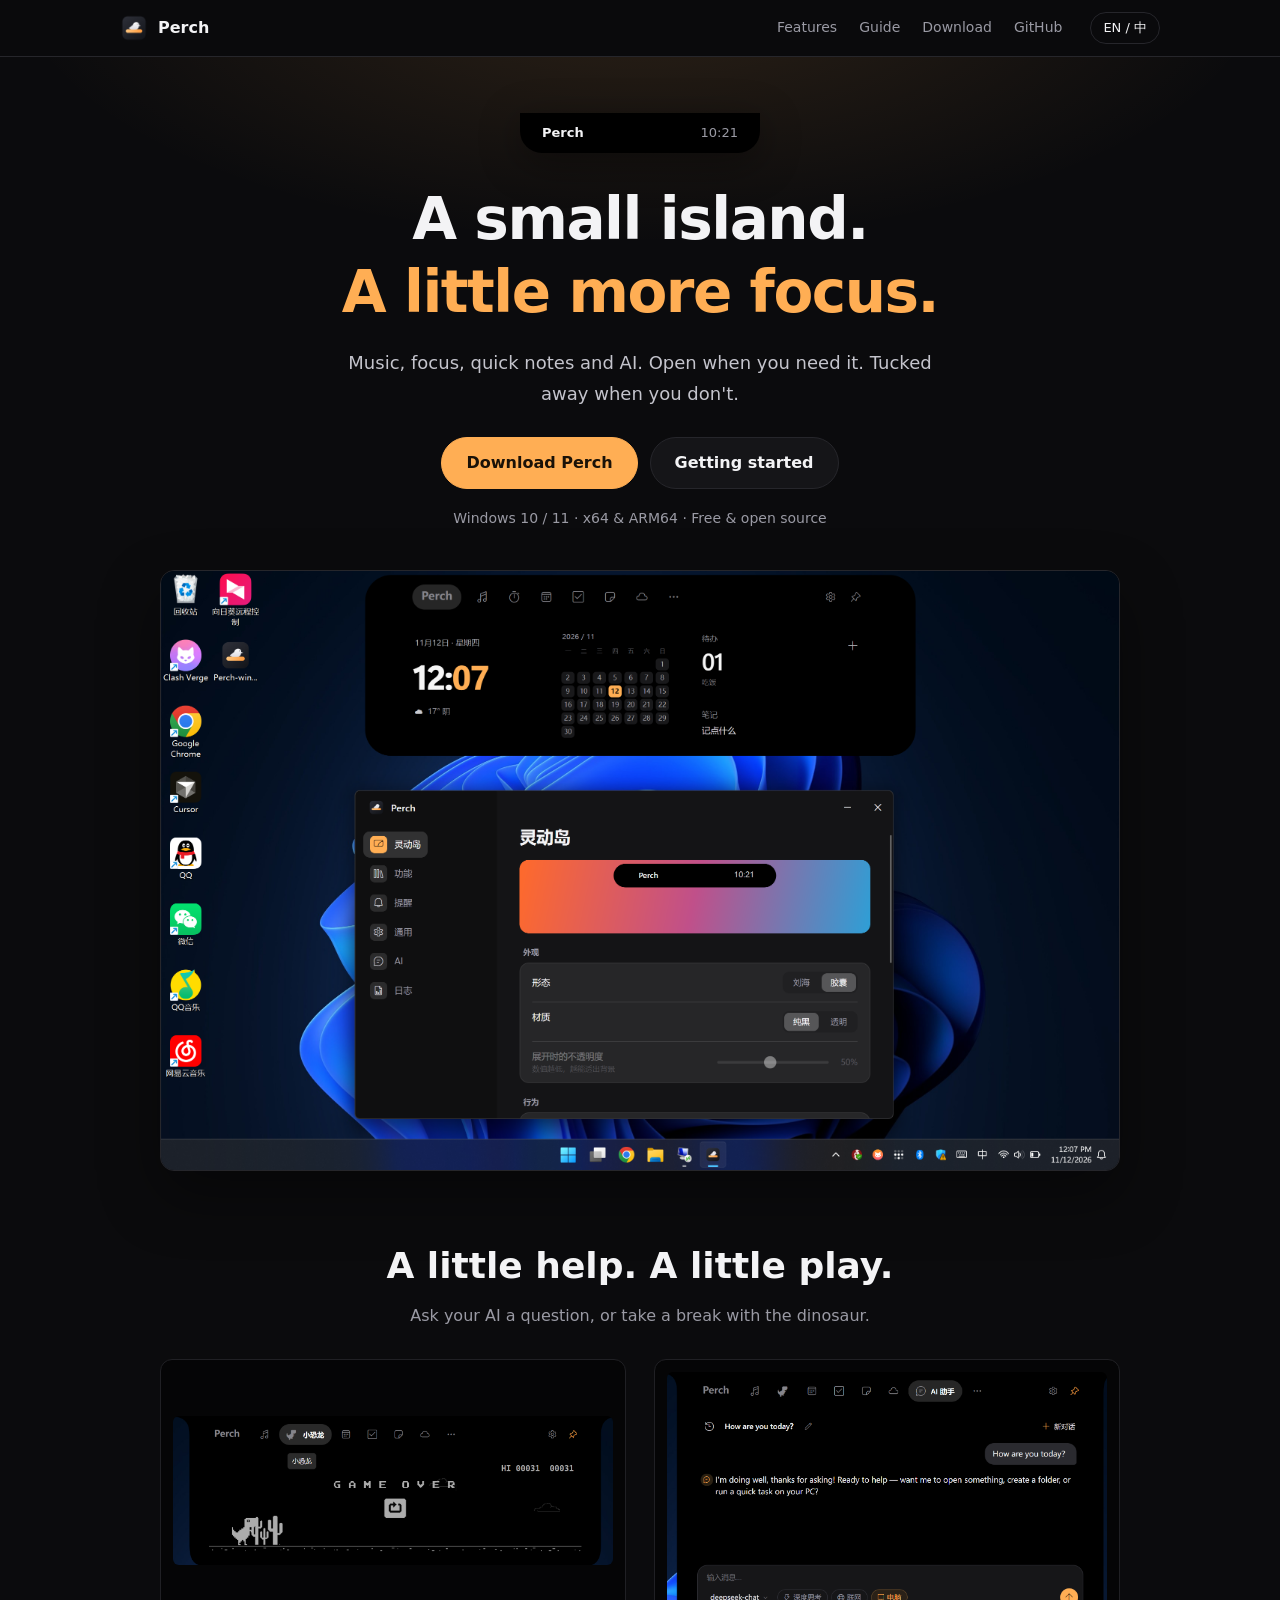
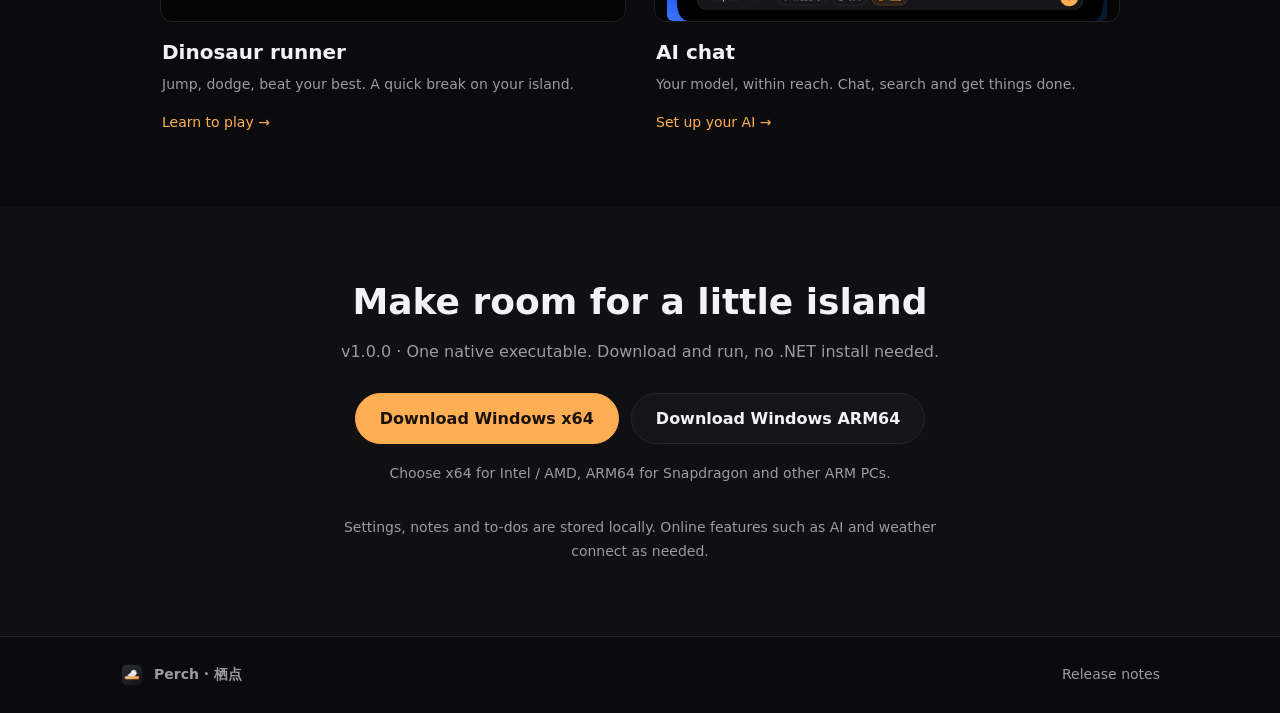
==== commit 8968fb25: "Make website feature previews compact and refresh stylesheet cache" ====
--- a/website/index.html
+++ b/website/index.html
@@ -6,7 +6,7 @@
 <title>Perch · a small island at the top of your screen</title>
 <meta name="description" content="Perch brings music, focus, notes and AI to a small island at the top of your Windows desktop. Download for x64 or ARM64.">
 <link rel="icon" href="assets/brand/perch-icon-v2.png">
-<link rel="stylesheet" href="style.css">
+<link rel="stylesheet" href="style.css?v=20261112-2">
 </head>
 <body>
 <header class="nav">
@@ -36,15 +36,14 @@
   <p class="sub"><span class="zh">在岛上问问 AI，或让小恐龙跑一会儿。</span><span class="en">Ask your AI a question, or take a break with the dinosaur.</span></p>
   <div class="feature-stories">
     <article class="feature-story">
-      <div class="feature-copy"><h3><span class="zh">小恐龙</span><span class="en">Dinosaur runner</span></h3><p><span class="zh">熟悉的像素小恐龙，就住在岛里。跳过仙人掌、躲开翼龙，忙里偷闲刷个新纪录。</span><span class="en">A familiar pixel dinosaur, right on your island. Jump over cacti, dodge birds and beat your best score.</span></p><a class="text-link" href="tutorial.html#dino"><span class="zh">看看怎么玩 →</span><span class="en">Learn to play →</span></a></div>
+      <div class="feature-copy"><h3><span class="zh">小恐龙</span><span class="en">Dinosaur runner</span></h3><p><span class="zh">跳过障碍，刷新纪录。随时来一局。</span><span class="en">Jump, dodge, beat your best. A quick break on your island.</span></p><a class="text-link" href="tutorial.html#dino"><span class="zh">看看怎么玩 →</span><span class="en">Learn to play →</span></a></div>
       <figure class="shot"><img src="assets/shots/dino.png" alt="Perch dinosaur runner with score and restart button" width="1422" height="479" loading="lazy"></figure>
     </article>
     <article class="feature-story">
-      <div class="feature-copy"><h3><span class="zh">AI 对话</span><span class="en">AI chat</span></h3><p><span class="zh">接入自己的模型服务，随时提问、深度思考和联网搜索。也能让 AI 帮你打开应用、创建文件夹、执行电脑任务。</span><span class="en">Connect your model provider to chat, reason and search the web. Let AI open apps, create folders and help with tasks on your PC.</span></p><a class="text-link" href="tutorial.html#ai"><span class="zh">配置你的 AI →</span><span class="en">Set up your AI →</span></a></div>
+      <div class="feature-copy"><h3><span class="zh">AI 对话</span><span class="en">AI chat</span></h3><p><span class="zh">接入你的模型，随时对话、联网，处理电脑任务。</span><span class="en">Your model, within reach. Chat, search and get things done.</span></p><a class="text-link" href="tutorial.html#ai"><span class="zh">配置你的 AI →</span><span class="en">Set up your AI →</span></a></div>
       <figure class="shot"><img src="assets/shots/ai-chat.png" alt="Perch AI conversation with model, reasoning, web and computer controls" width="1373" height="777" loading="lazy"></figure>
     </article>
   </div>
-  <p class="meta feature-note"><span class="zh">刘海或胶囊，纯黑或毛玻璃。外观、快捷键和导航，都由你决定。</span><span class="en">Notch or capsule. Solid or frosted. Your look, shortcuts and navigation.</span></p>
 </section>
 <section id="get" class="section alt download">
   <h2><span class="zh">给桌面，留一座小岛</span><span class="en">Make room for a little island</span></h2>
--- a/website/style.css
+++ b/website/style.css
@@ -48,15 +48,15 @@
 @media(prefers-reduced-motion:reduce) { html { scroll-behavior:auto; } .btn { transition:none; } }
 
 /* Featured screenshots and the standalone guide. */
-.feature-stories { display:grid; gap:56px; }
-.feature-story { background:var(--card); border:1px solid var(--line); border-radius:20px; padding:28px; min-width:0; }
-.feature-copy { max-width:680px; }
-.feature-copy h3 { font-size:26px; }
-.feature-copy p { color:#b8b8c0; margin:12px 0; }
+.feature-stories { display:grid; grid-template-columns:repeat(2,minmax(0,1fr)); gap:28px; max-width:960px; margin:auto; }
+.feature-story { display:flex; flex-direction:column; gap:18px; min-width:0; }
+.feature-copy { padding:0 2px; }
+.feature-copy h3 { font-size:20px; }
+.feature-copy p { color:var(--muted); font-size:14px; line-height:1.65; margin:8px 0 12px; }
 .text-link { color:var(--accent); font-size:14px; }
 .text-link:hover { text-decoration:underline; }
-.feature-story .shot { margin-top:24px; }
-.feature-story .shot img { box-shadow:none; }
+.feature-story .shot { order:-1; display:grid; place-items:center; width:100%; aspect-ratio:16/9; margin:0; padding:12px; overflow:hidden; background:#050506; border:1px solid #202024; border-radius:12px; }
+.feature-story .shot img { width:100%; max-height:100%; object-fit:contain; border:0; border-radius:6px; box-shadow:none; }
 .guide { max-width:960px; margin:auto; padding:56px 24px 64px; }
 .guide-heading h1 { font-size:clamp(32px,5vw,48px); }
 .guide-heading .lead { margin-left:0; }
@@ -81,5 +81,5 @@
 details p { color:#b8b8c0; margin-bottom:0; }
 .guide-bottom { margin-top:24px; }
 .nav [aria-current="page"] { color:var(--accent); }
-@media(max-width:700px) { .feature-story { padding:20px; } .feature-stories { gap:24px; } .guide { padding:36px 20px 48px; } }
+@media(max-width:700px) { .feature-stories { grid-template-columns:1fr; gap:32px; max-width:480px; } .guide { padding:36px 20px 48px; } }
 @media(max-width:520px) { .nav { flex-wrap:wrap; gap:10px; } .nav nav { display:flex; order:3; width:100%; justify-content:center; gap:20px; } .lang { margin-left:auto; } html { scroll-padding-top:115px; } .guide-toc { margin-bottom:24px; } }
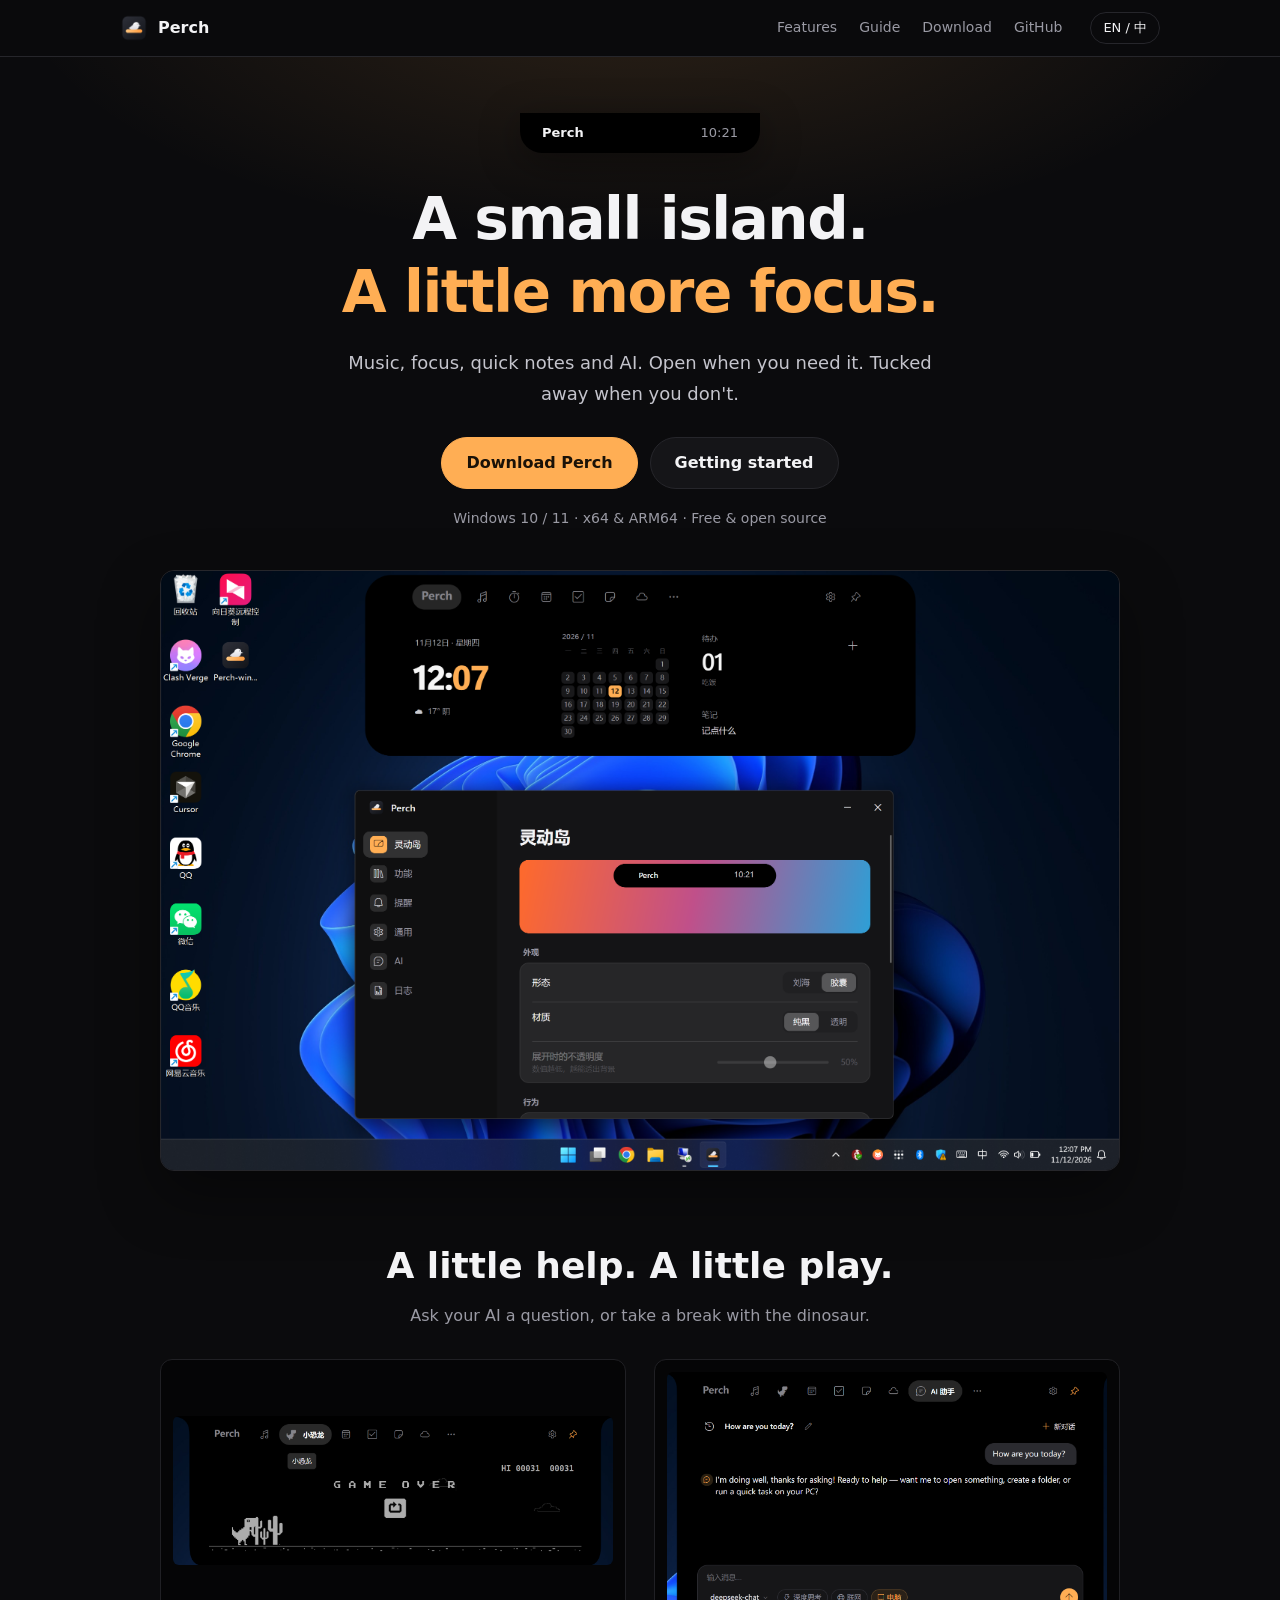
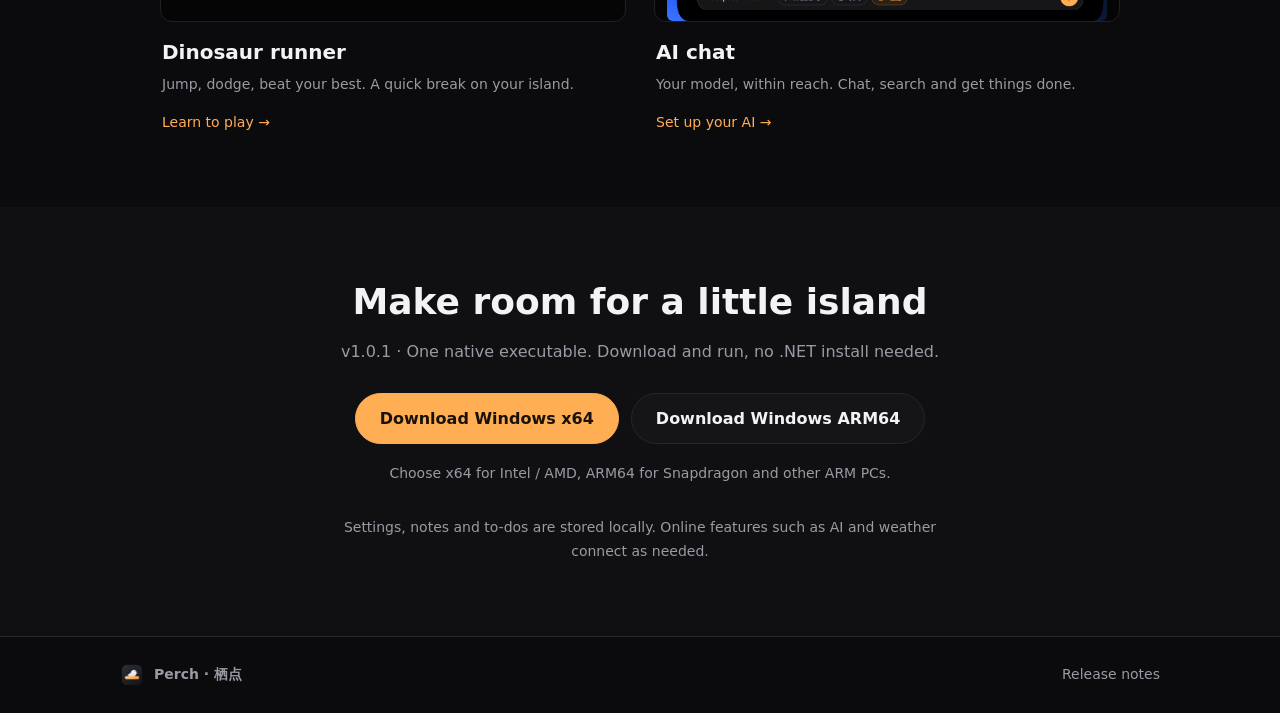
==== commit da650507: "Release v1.0.1: developer tools, AI scroll/collapse fixes, and backdrop improvements" ====
--- a/website/index.html
+++ b/website/index.html
@@ -47,16 +47,16 @@
 </section>
 <section id="get" class="section alt download">
   <h2><span class="zh">给桌面，留一座小岛</span><span class="en">Make room for a little island</span></h2>
-  <p class="sub"><span class="zh">v1.0.0 · AOT 单文件，下载即用，无需安装 .NET。</span><span class="en">v1.0.0 · One native executable. Download and run, no .NET install needed.</span></p>
+  <p class="sub"><span class="zh">v1.0.1 · AOT 单文件，下载即用，无需安装 .NET。</span><span class="en">v1.0.1 · One native executable. Download and run, no .NET install needed.</span></p>
   <div class="cta">
-    <a class="btn primary" href="https://github.com/0use-TE/Perch/releases/download/v1.0.0/Perch-win-x64.exe"><span class="zh">下载 Windows x64</span><span class="en">Download Windows x64</span></a>
-    <a class="btn" href="https://github.com/0use-TE/Perch/releases/download/v1.0.0/Perch-win-arm64.exe"><span class="zh">下载 Windows ARM64</span><span class="en">Download Windows ARM64</span></a>
+    <a class="btn primary" href="https://github.com/0use-TE/Perch/releases/download/v1.0.1/Perch-win-x64.exe"><span class="zh">下载 Windows x64</span><span class="en">Download Windows x64</span></a>
+    <a class="btn" href="https://github.com/0use-TE/Perch/releases/download/v1.0.1/Perch-win-arm64.exe"><span class="zh">下载 Windows ARM64</span><span class="en">Download Windows ARM64</span></a>
   </div>
   <p class="meta"><span class="zh">Intel / AMD 电脑选 x64；骁龙等 ARM 电脑选 ARM64。</span><span class="en">Choose x64 for Intel / AMD, ARM64 for Snapdragon and other ARM PCs.</span></p>
   <p class="privacy"><span class="zh">设置、笔记和待办保存在本机。AI、天气等在线功能按需联网。</span><span class="en">Settings, notes and to-dos are stored locally. Online features such as AI and weather connect as needed.</span></p>
 </section>
 </main>
-<footer><div class="foot"><a class="brand" href="#top"><img src="assets/brand/perch-icon-v2.png" alt="" width="24" height="24"><span>Perch · 栖点</span></a><a href="https://github.com/0use-TE/Perch/releases/tag/v1.0.0"><span class="zh">发布说明</span><span class="en">Release notes</span></a></div></footer>
+<footer><div class="foot"><a class="brand" href="#top"><img src="assets/brand/perch-icon-v2.png" alt="" width="24" height="24"><span>Perch · 栖点</span></a><a href="https://github.com/0use-TE/Perch/releases/tag/v1.0.1"><span class="zh">发布说明</span><span class="en">Release notes</span></a></div></footer>
 <script src="main.js"></script>
 </body>
 </html>
